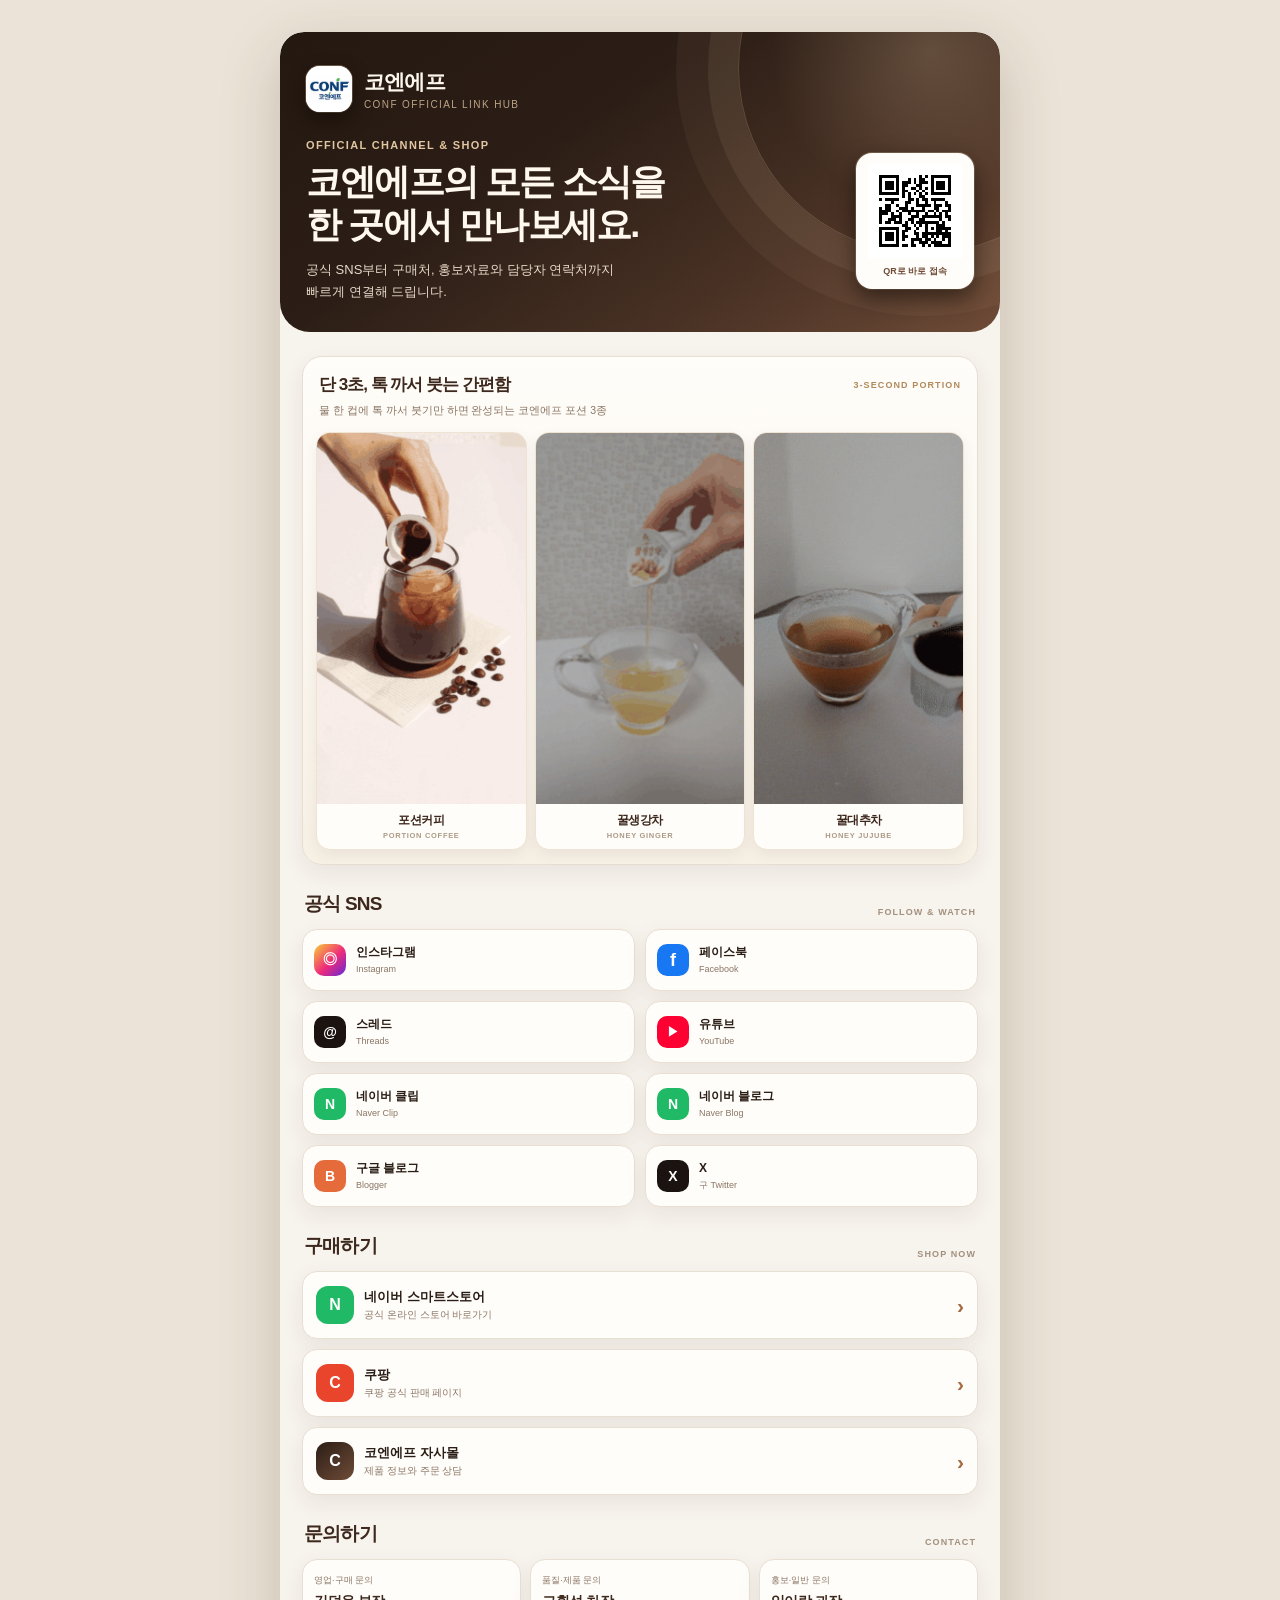
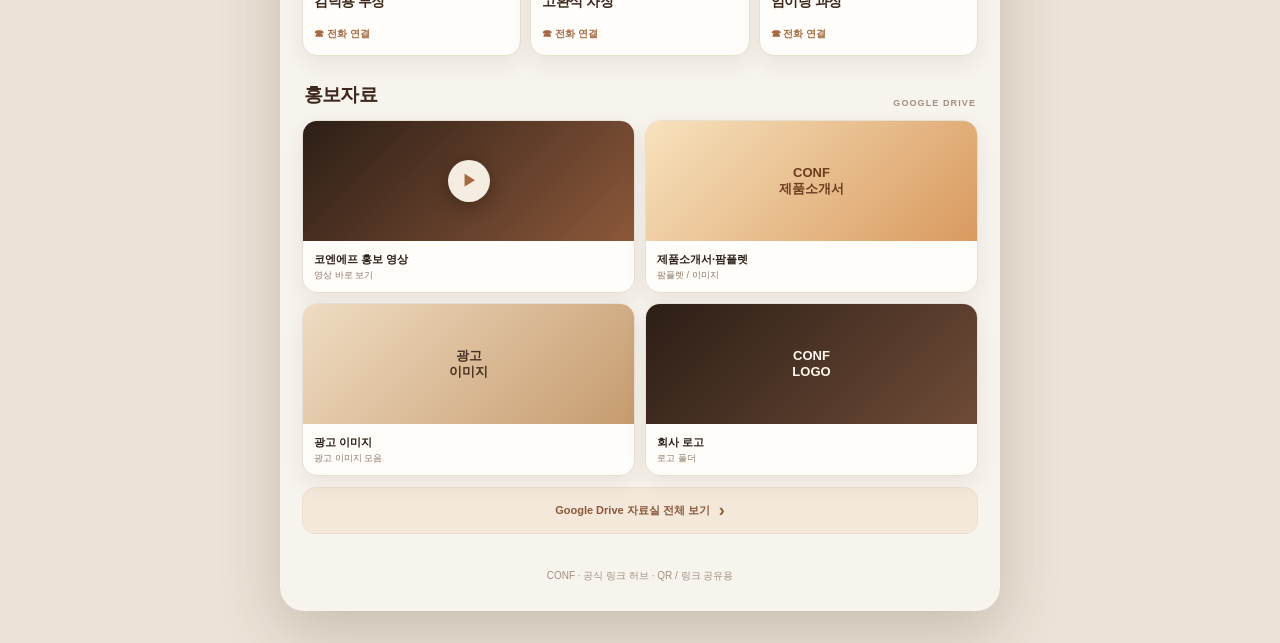
==== index.html @ a04b8919 "Add 3-second portion GIF showcase below hero - add potion-coffee / potion-ginger / potion-jujube web" ====
<!doctype html>
<html lang="ko">
<head>
  <meta charset="UTF-8">
  <meta name="viewport" content="width=device-width, initial-scale=1.0">
  <title>코엔에프 | 공식 링크 허브</title>
  <meta name="description" content="코엔에프(CONF) 공식 SNS, 구매처, 담당자 연락처, 홍보자료를 한 곳에서 확인하세요.">
  <meta property="og:type" content="website">
  <meta property="og:site_name" content="코엔에프 | CONF">
  <meta property="og:title" content="코엔에프 | 공식 링크 허브">
  <meta property="og:description" content="코엔에프(CONF) 공식 SNS, 구매처, 담당자 연락처, 홍보자료를 한 곳에서 확인하세요.">
  <meta property="og:url" content="https://conf3.qaplus.kr/">
  <meta property="og:image" content="https://conf3.qaplus.kr/assets/og-image.png">
  <meta property="og:image:width" content="1200">
  <meta property="og:image:height" content="630">
  <meta name="twitter:card" content="summary_large_image">
  <meta name="twitter:title" content="코엔에프 | 공식 링크 허브">
  <meta name="twitter:description" content="코엔에프(CONF) 공식 SNS, 구매처, 담당자 연락처, 홍보자료를 한 곳에서 확인하세요.">
  <meta name="twitter:image" content="https://conf3.qaplus.kr/assets/og-image.png">
  <meta name="theme-color" content="#2c1e16">
  <link rel="manifest" href="manifest.webmanifest">
  <link rel="apple-touch-icon" href="icon-180.png">
  <meta name="apple-mobile-web-app-capable" content="yes">
  <meta name="apple-mobile-web-app-title" content="코엔에프">
  <meta name="apple-mobile-web-app-status-bar-style" content="default">
  <link rel="stylesheet" href="style.css">
</head>
<body>
  <main class="page-shell">
    <header class="hero">
      <div class="brand">
        <span class="brand-mark"><img src="icon-180.png" alt="CONF 공식 로고"></span>
        <div><strong>코엔에프</strong><small>CONF OFFICIAL LINK HUB</small></div>
      </div>
      <div class="hero-grid">
        <div>
          <p class="eyebrow">OFFICIAL CHANNEL &amp; SHOP</p>
          <h1>코엔에프의 모든 소식을<br>한 곳에서 만나보세요.</h1>
          <p class="hero-copy">공식 SNS부터 구매처, 홍보자료와 담당자 연락처까지 <br>빠르게 연결해 드립니다.</p>
        </div>
        <div class="qr-card">
          <button type="button" class="qr-box" id="qr-open" aria-label="QR 코드 크게 보기" style="display:block;border:0;padding:0;background:#fffdf9;cursor:pointer"><img src="assets/qr.svg" alt="링크 허브 QR 코드" width="94" height="94" onerror="this.parentNode.classList.add('empty')"></button>
          <small>QR로 바로 접속</small>
        </div>
      </div>
    </header>

    <div class="content">
      <section class="portion" aria-labelledby="portion-title">
        <div class="section-title"><h2 id="portion-title">단 3초, 톡 까서 붓는 간편함</h2><small>3-SECOND PORTION</small></div>
        <p class="portion-copy">물 한 컵에 톡 까서 붓기만 하면 완성되는 코엔에프 포션 3종</p>
        <div class="portion-grid">
          <a class="portion-card" href="#shop">
            <div class="portion-media"><img src="assets/potion-coffee.gif" alt="포션커피를 유리잔에 붓는 모습" width="224" height="398" loading="lazy" decoding="async"></div>
            <div class="portion-caption"><b>포션커피</b><em>PORTION COFFEE</em></div>
          </a>
          <a class="portion-card" href="#shop">
            <div class="portion-media"><img src="assets/potion-ginger.gif" alt="꿀생강차를 컵에 붓는 모습" width="224" height="398" loading="lazy" decoding="async"></div>
            <div class="portion-caption"><b>꿀생강차</b><em>HONEY GINGER</em></div>
          </a>
          <a class="portion-card" href="#shop">
            <div class="portion-media"><img src="assets/potion-jujube.gif" alt="꿀대추차를 다기잔에 붓는 모습" width="224" height="398" loading="lazy" decoding="async"></div>
            <div class="portion-caption"><b>꿀대추차</b><em>HONEY JUJUBE</em></div>
          </a>
        </div>
      </section>
      <section>
        <div class="section-title"><h2>공식 SNS</h2><small>FOLLOW &amp; WATCH</small></div>
        <div class="social-grid" data-group="sns"></div>
      </section>
      <section id="shop">
        <div class="section-title"><h2>구매하기</h2><small>SHOP NOW</small></div>
        <div class="purchase-list" data-group="shop"></div>
      </section>
      <section>
        <div class="section-title"><h2>문의하기</h2><small>CONTACT</small></div>
        <div class="contact-grid" data-group="contact"></div>
      </section>
      <section>
        <div class="section-title"><h2>홍보자료</h2><small>GOOGLE DRIVE</small></div>
        <div class="resources" data-group="resource"></div>
        <div data-group="drive"></div>
      </section>
    </div>

    <footer>CONF · 공식 링크 허브 · QR / 링크 공유용</footer>
  </main>
  <dialog id="qr-dialog" aria-labelledby="qr-title" style="width:min(420px, calc(100% - 32px)); max-width:none; border:0; border-radius:20px; padding:24px; text-align:center; box-shadow:0 18px 60px #0005;">
    <h2 id="qr-title" style="margin:0 0 10px; color:#3d281d; font-size:20px;">코엔에프 링크 허브</h2>
    <p style="margin:0 0 12px; color:#8a7564; font-size:14px;">휴대전화 카메라로 QR 코드를 스캔하세요.</p>
    <img src="assets/qr.svg" alt="코엔에프 링크 허브 접속 QR 코드" width="1024" height="1024" style="display:block; width:min(100%, 320px); height:auto; margin:0 auto;">
    <form method="dialog"><button type="submit" style="margin-top:14px; padding:10px 30px; border:0; border-radius:9px; background:#3d281d; color:#fff8ee; font-weight:700; cursor:pointer;">닫기</button></form>
  </dialog>
  <style>#qr-dialog { background:#fffdf9; } #qr-dialog::backdrop { background: rgba(30, 19, 13, .74); }</style>
  <script>
    (() => {
      const dialog = document.getElementById('qr-dialog');
      document.getElementById('qr-open').addEventListener('click', () => dialog.showModal());
      dialog.addEventListener('click', (event) => { if (event.target === dialog) dialog.close(); });
    })();
  </script>
  <noscript><p style="text-align:center;padding:20px">링크를 보려면 JavaScript를 켜주세요.</p></noscript>
  <script src="script.js"></script>
  <script>if ("serviceWorker" in navigator) { window.addEventListener("load", function () { navigator.serviceWorker.register("./service-worker.js").catch(function (err) { console.warn("Service worker registration failed:", err); }); }); }</script>
</body>
</html>
---- style.css ----
/* 코엔에프 공식 링크 허브 — 따뜻한 에스프레소·베이지 톤 (포션커피·전통차 감성) */
:root{
  --espresso:#2c1e16;   /* 딥 에스프레소 브라운 */
  --roast:#3d281d;      /* 버튼·강조 텍스트 */
  --bark:#4a3225;       /* 히어로 중간 톤 */
  --cocoa:#6e4b37;      /* 히어로 밝은 쪽 */
  --caramel:#a66a42;    /* 따뜻한 카라멜 포인트 */
  --latte:#d9b382;      /* 라떼 골드 */
  --gold:#e2c6a1;       /* 은은한 골드 라인 */
  --bg:#f7f3ed;         /* 크림 아이보리 페이지 */
  --bg-warm:#ebe3d7;    /* 오트밀 베이지 바깥 배경 */
  --card:#fffdf9;       /* 크림 화이트 카드 */
  --line:#e8dfd3;       /* 웜베이지 테두리 */
  --ink:#2a1d15;        /* 본문 잉크 브라운 */
  --muted:#8a7564;      /* 보조 텍스트 */
  --shadow:0 8px 22px rgba(74,50,37,.08)
}
*{box-sizing:border-box}
html{scroll-behavior:smooth}
body{margin:0;background:var(--bg-warm);color:var(--ink);font-family:"Noto Sans KR","Apple SD Gothic Neo","Malgun Gothic",Arial,sans-serif;-webkit-font-smoothing:antialiased}
a{color:inherit;text-decoration:none}
a:focus-visible{outline:3px solid #c99155;outline-offset:3px}
.page-shell{width:min(100%,720px);min-height:100vh;margin:0 auto;background:var(--bg);overflow:hidden}

/* Hero */
.hero{position:relative;padding:34px 26px 30px;color:#fff;background:linear-gradient(145deg,#241811 0%,#2c1e16 38%,#4a3225 72%,#6e4b37 100%);border-radius:0 0 30px 30px;overflow:hidden}
.hero:before{content:"";position:absolute;width:320px;height:320px;right:-90px;top:-140px;background:radial-gradient(circle at 50% 50%,#e2c6a138 0%,#e2c6a100 70%);border-radius:50%}
.hero:after{content:"";position:absolute;width:370px;height:370px;right:-110px;top:-150px;border:1px solid #e2c6a13d;border-radius:50%;box-shadow:0 0 0 30px #e2c6a114,0 0 0 62px #e2c6a10d}
.brand{position:relative;z-index:1;display:flex;align-items:center;gap:12px}
.brand-mark{display:grid;width:46px;height:46px;place-items:center;border-radius:14px;color:var(--roast);background:var(--card);font-size:21px;font-weight:900;box-shadow:0 8px 18px #120b06a6,0 0 0 1px #e2c6a166;overflow:hidden;padding:4px}
.brand-mark img{display:block;width:100%;height:100%;object-fit:contain}
/* icon-180.png는 180px 캔버스에 로고 여백이 크게 들어간 아이콘 원본이라, 헤더에서는 로고가 잘 보이도록 살짝 확대 */
.brand-mark img{transform:scale(1.75);transform-origin:center}
.brand strong{font-size:21px;font-weight:900;letter-spacing:-.8px;color:#fdf7ee}
.brand small{display:block;margin-top:3px;color:#e2c6a1cc;font-size:10px;letter-spacing:1.4px}
.hero-grid{position:relative;z-index:1;display:grid;grid-template-columns:minmax(0,1fr) 118px;gap:20px;align-items:center;margin-top:27px}
.eyebrow{margin:0 0 9px;color:var(--gold);font-size:11px;font-weight:800;letter-spacing:1.35px}
.hero h1{margin:0;font-size:clamp(26px,6vw,36px);line-height:1.2;letter-spacing:-1.8px;color:#fff8ee}
.hero-copy{max-width:380px;margin:13px 0 0;color:#e8dac9;font-size:13px;line-height:1.65}
.qr-card{padding:11px;border-radius:16px;background:var(--card);box-shadow:0 9px 22px #120b0699,0 0 0 1px #e2c6a14d;text-align:center}
.qr-card>small{display:block;margin-top:7px;color:var(--cocoa);font-size:9px;font-weight:900}
.qr-box{width:94px;height:94px;margin:0 auto}
.qr-box img{display:block;width:100%;height:100%}
.qr-box.empty{display:grid;place-items:center;border:2px dashed var(--latte);border-radius:8px}
.qr-box.empty img{display:none}
.qr-box.empty:after{content:"QR";color:#b5a390;font-size:18px;font-weight:900}

/* Content */
.content{padding:24px 22px 30px}
.content section{margin-top:26px}
.content section:first-child{margin-top:0}
.section-title{display:flex;align-items:end;justify-content:space-between;margin:0 2px 12px}
.section-title h2{margin:0;font-size:19px;letter-spacing:-.8px;color:var(--roast)}
.section-title small{color:#a2917f;font-size:9px;font-weight:800;letter-spacing:1.1px}
.load-error{margin:0 0 20px;padding:12px;border-radius:12px;background:#fbeee1;color:#a14a24;font-size:12px;text-align:center}

/* 포션 쇼케이스 — 히어로 바로 아래, 3열 카드 */
.portion{padding:17px 13px 14px;border:1px solid var(--line);border-radius:20px;background:linear-gradient(180deg,#fffdf9 0%,#f7f0e5 100%);box-shadow:var(--shadow)}
.portion .section-title{align-items:center;margin:0 3px 7px}
.portion .section-title h2{font-size:17px;letter-spacing:-1px;line-height:1.3}
.portion .section-title small{flex:none;margin-left:8px;color:#b08a5c}
.portion-copy{margin:0 3px 13px;color:var(--muted);font-size:10.5px;line-height:1.5}
.portion-grid{display:grid;grid-template-columns:repeat(3,minmax(0,1fr));gap:8px}
.portion-card{display:block;overflow:hidden;border:1px solid #efe4d4;border-radius:14px;background:var(--card);box-shadow:0 5px 14px rgba(74,50,37,.07);transition:.18s}
.portion-card:hover,.portion-card:focus-visible{border-color:var(--latte);box-shadow:0 12px 26px rgba(74,50,37,.2);transform:translateY(-3px)}
.portion-media{position:relative;aspect-ratio:9/16;overflow:hidden;background:#eee5d8}
.portion-media img{display:block;width:100%;height:100%;object-fit:cover}
.portion-caption{padding:8px 6px 9px;text-align:center}
.portion-caption b{display:block;overflow:hidden;color:var(--roast);font-size:12px;letter-spacing:-.5px;text-overflow:ellipsis;white-space:nowrap}
.portion-caption em{display:block;margin-top:2px;overflow:hidden;color:#ad9a86;font-size:7.5px;font-style:normal;font-weight:800;letter-spacing:.7px;text-overflow:ellipsis;white-space:nowrap}

/* Card (SNS / 구매) */
.social-grid{display:grid;grid-template-columns:repeat(2,minmax(0,1fr));gap:10px}
.purchase-list{display:grid;gap:10px}
.card{display:flex;align-items:center;min-width:0;min-height:62px;gap:10px;padding:11px;border:1px solid var(--line);border-radius:15px;background:var(--card);box-shadow:var(--shadow);transition:.18s}
a.card:hover,a.resource:hover,a.drive-button:hover{border-color:var(--latte);box-shadow:0 12px 28px rgba(74,50,37,.16);transform:translateY(-2px)}
.txt{display:block;min-width:0;flex:1}
.card b{display:block;overflow:hidden;font-size:12px;line-height:1.3;text-overflow:ellipsis;white-space:nowrap;color:var(--ink)}
.card em,.resource small{display:block;margin-top:3px;color:var(--muted);font-size:9px;font-style:normal;line-height:1.2}
.card>strong{color:#c0ab97;font-size:21px;line-height:1}
.purchase>strong{font-size:21px;color:var(--caramel)}
.disabled{opacity:.55;cursor:default}
.purchase.disabled>strong{font-size:10px;font-weight:700;color:var(--muted)}
.icon,.purchase-icon{display:grid;flex:none;place-items:center;color:#fff;font-weight:900;background:var(--roast)}
.icon{width:32px;height:32px;border-radius:10px;font-size:14px}
.purchase{min-height:68px;padding:13px}
.purchase-icon{width:38px;height:38px;border-radius:12px;font-size:16px;background:linear-gradient(140deg,var(--bark),var(--caramel))}
.purchase .txt b{font-size:13px}
.purchase .txt em{font-size:10px}

/* 아이콘 색상 (links.csv의 icon 값) — 각 브랜드 고유색은 살리고, 어두운 브랜드는 웜 블랙으로 정리 */
.ic-instagram{background:linear-gradient(135deg,#f9ce34,#ee2a7b 55%,#6228d7)}
.ic-facebook{background:#1877f2;font-size:18px}
.ic-threads,.ic-x,.ic-tiktok{background:#1a1310}
.ic-youtube{background:#f03;font-size:12px}
.ic-naver-clip,.ic-naver-blog,.ic-smartstore{background:#20b965}
.ic-blogger{background:#e56b3b}
.ic-coupang{background:#e8452c}
.ic-mall{background:linear-gradient(140deg,var(--espresso),var(--cocoa))}

/* 문의 */
.contact-grid{display:grid;grid-template-columns:repeat(3,minmax(0,1fr));gap:9px}
.contact-card{min-width:0;padding:14px 11px;border:1px solid var(--line);border-radius:15px;background:var(--card);box-shadow:var(--shadow)}
.contact-card small{display:block;overflow:hidden;color:var(--muted);font-size:9px;text-overflow:ellipsis;white-space:nowrap}
.contact-card b{display:block;margin:6px 0 12px;font-size:14px;letter-spacing:-.5px;white-space:nowrap;color:var(--roast)}
.contact-btn{color:var(--caramel);font-size:10px;font-weight:800}
.contact-btn.disabled{color:var(--muted);opacity:1}

/* 홍보자료 */
.resources{display:grid;grid-template-columns:repeat(2,minmax(0,1fr));gap:10px}
.resource{display:block;overflow:hidden;border:1px solid var(--line);border-radius:15px;background:var(--card);box-shadow:var(--shadow);transition:.18s}
.video-thumb{display:grid;height:120px;place-items:center;background:linear-gradient(135deg,#2c1e16,#8c583a)}
.video-thumb span{display:grid;width:42px;height:42px;place-items:center;padding-left:2px;border-radius:50%;color:var(--caramel);background:#fff8eeef;box-shadow:0 4px 18px #120b0659}
.flyer-thumb{display:grid;height:120px;place-items:center;color:#6d3d1d;background:linear-gradient(135deg,#f7e2bd,#d99a5f);font-size:13px;font-weight:900;line-height:1.25;text-align:center}
.thumb-ad-image{color:#4a3225;background:linear-gradient(135deg,#efdcc2,#c69b6e)}
.thumb-logo{color:#fff8ee;background:linear-gradient(135deg,#2c1e16,#6e4b37)}
.res-meta{padding:11px}
.resource b{display:block;overflow:hidden;font-size:11px;text-overflow:ellipsis;white-space:nowrap;color:var(--ink)}
.drive-button{display:flex;align-items:center;justify-content:center;gap:9px;margin-top:11px;padding:12px;border:1px solid #ecdfcd;border-radius:13px;color:#8c583a;background:#f3e8d9;font-size:11px;font-weight:900;transition:.18s}
.drive-button b{font-size:18px}

footer{padding:4px 22px 27px;color:#a2917f;font-size:10px;line-height:1.6;text-align:center}

@media(min-width:721px){
  body{padding:32px 0}
  .page-shell{border-radius:24px;box-shadow:0 20px 60px rgba(74,50,37,.22)}
  .hero{border-radius:24px 24px 30px 30px}
}
@media(max-width:430px){
  .hero{padding:28px 20px 25px}
  .hero-grid{grid-template-columns:minmax(0,1fr) 96px;gap:12px}
  .hero h1{font-size:25px}
  .hero-copy{font-size:12px}
  .hero-copy br{display:none}
  .qr-card{padding:8px}
  .qr-box{width:78px;height:78px}
  .content{padding-right:16px;padding-left:16px}
  .portion{padding:15px 11px 12px;border-radius:18px}
  .portion .section-title{display:block;margin-bottom:9px}
  .portion .section-title h2{font-size:16px}
  .portion .section-title small{display:block;margin:4px 0 0}
  .portion-copy{font-size:10px}
  .portion-grid{gap:6px}
  .portion-caption{padding:7px 4px 8px}
  .portion-caption b{font-size:11px}
  .portion-caption em{font-size:7px}
  .contact-grid{grid-template-columns:1fr}
  .contact-card{display:flex;align-items:center;gap:9px;padding:12px}
  .contact-card small{width:84px;flex:none}
  .contact-card b{flex:1;margin:0}
  .resources{grid-template-columns:repeat(2,minmax(0,1fr))}
  .video-thumb,.flyer-thumb{height:84px}
}
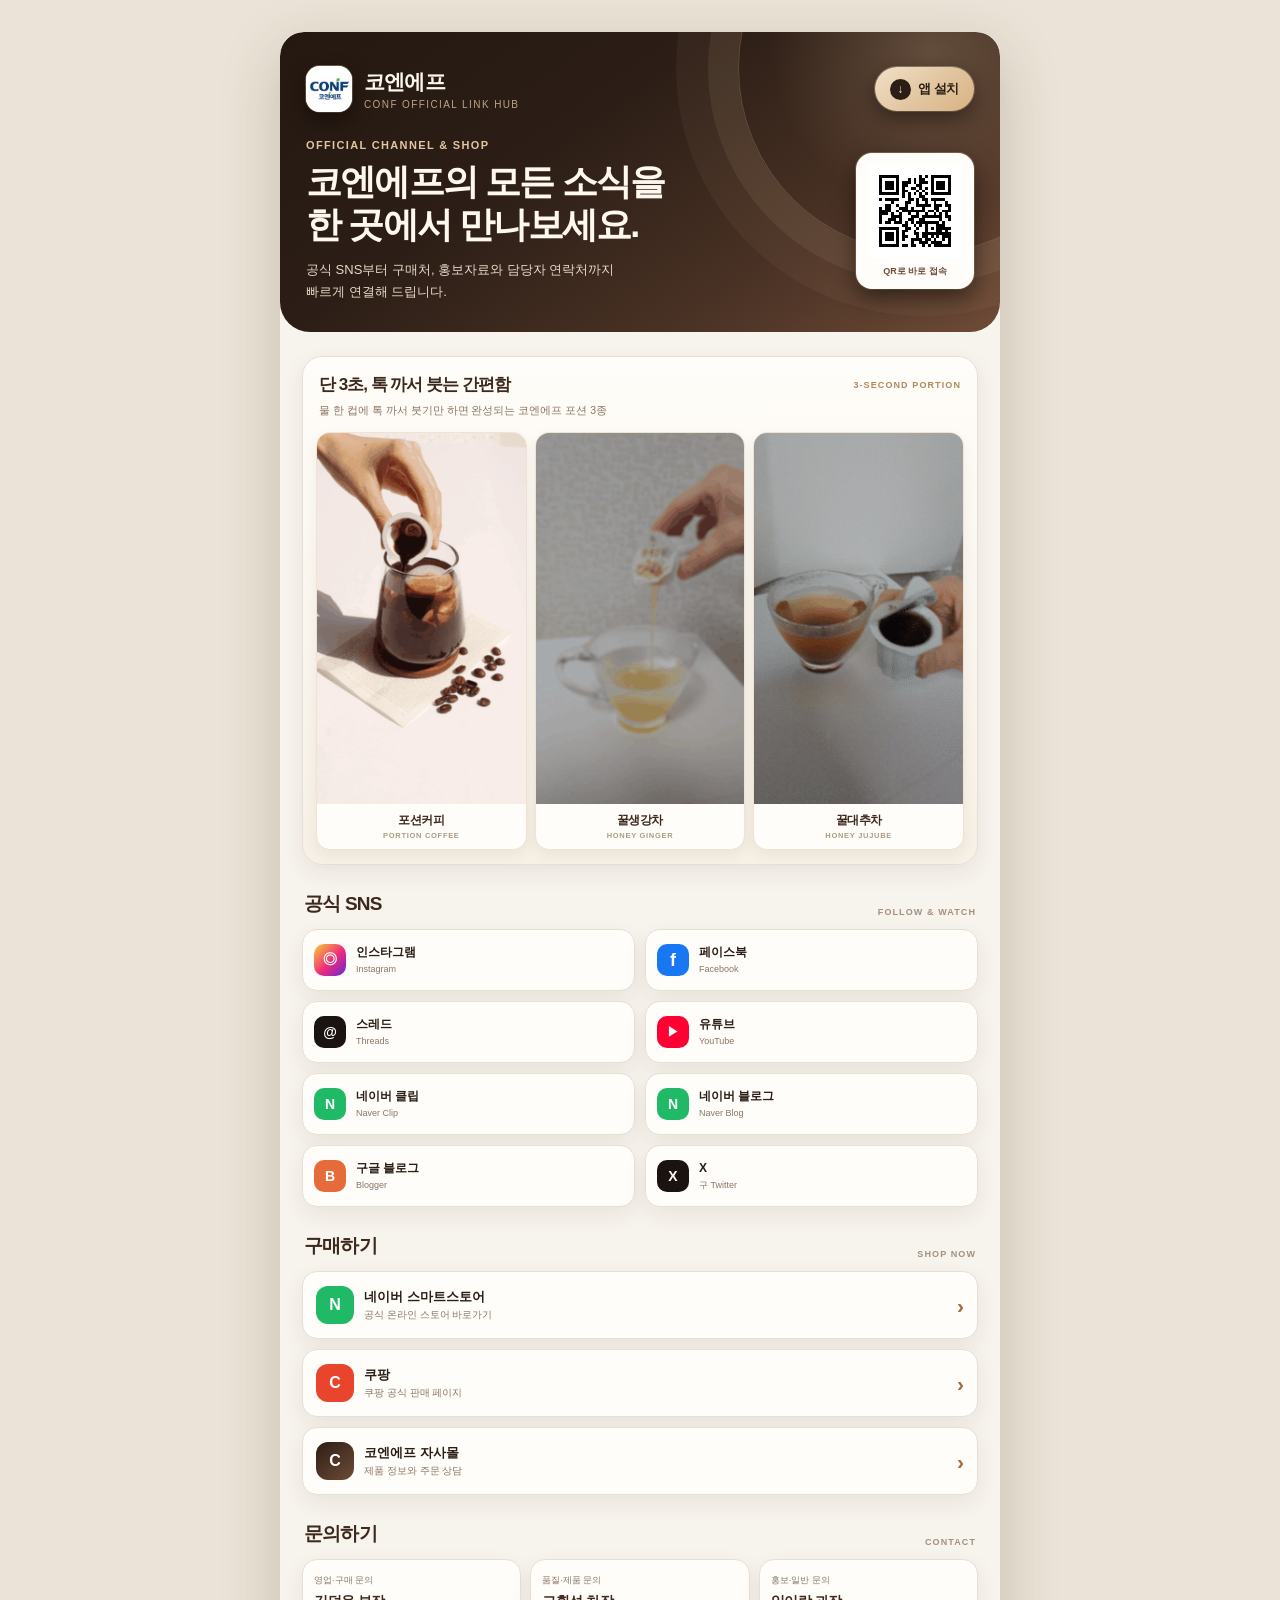
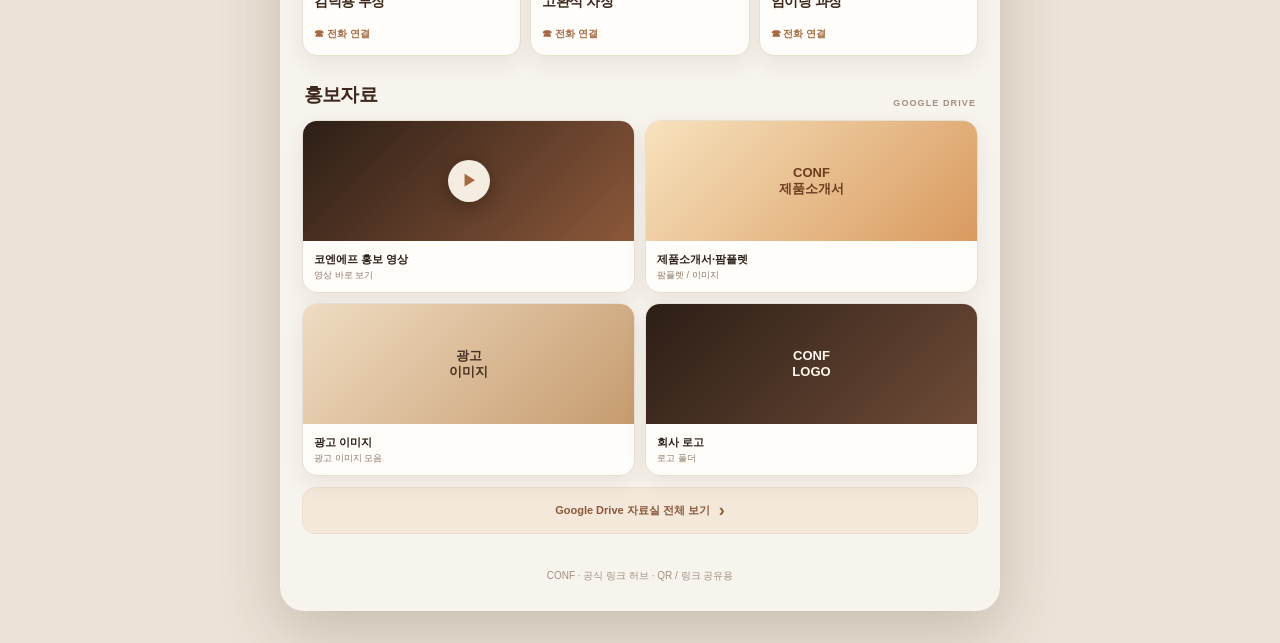
==== commit 2cade7c4: "Add top-of-hero PWA install button with per-platform install guidance - Native install prompt on And" ====
--- a/index.html
+++ b/index.html
@@ -24,13 +24,28 @@
   <meta name="apple-mobile-web-app-title" content="코엔에프">
   <meta name="apple-mobile-web-app-status-bar-style" content="default">
   <link rel="stylesheet" href="style.css">
+  <script>
+    /* 설치 프롬프트(beforeinstallprompt)는 페이지 로드 직후 올 수 있어, install.js보다 먼저 이벤트를 확보해 둔다. */
+    window.addEventListener("beforeinstallprompt", function (e) {
+      e.preventDefault();
+      window.__confInstallPrompt = e;
+      window.dispatchEvent(new Event("conf-install-prompt"));
+    });
+    window.addEventListener("appinstalled", function () {
+      window.__confInstalled = true;
+      window.dispatchEvent(new Event("conf-installed"));
+    });
+  </script>
 </head>
 <body>
   <main class="page-shell">
     <header class="hero">
-      <div class="brand">
-        <span class="brand-mark"><img src="icon-180.png" alt="CONF 공식 로고"></span>
-        <div><strong>코엔에프</strong><small>CONF OFFICIAL LINK HUB</small></div>
+      <div class="hero-top">
+        <div class="brand">
+          <span class="brand-mark"><img src="icon-180.png" alt="CONF 공식 로고"></span>
+          <div><strong>코엔에프</strong><small>CONF OFFICIAL LINK HUB</small></div>
+        </div>
+        <button type="button" class="install-btn" id="install-btn" aria-haspopup="dialog" aria-label="코엔에프 앱 설치"><span class="install-btn-icon" aria-hidden="true">↓</span><span>앱 설치</span></button>
       </div>
       <div class="hero-grid">
         <div>
@@ -92,6 +107,22 @@
     <form method="dialog"><button type="submit" style="margin-top:14px; padding:10px 30px; border:0; border-radius:9px; background:#3d281d; color:#fff8ee; font-weight:700; cursor:pointer;">닫기</button></form>
   </dialog>
   <style>#qr-dialog { background:#fffdf9; } #qr-dialog::backdrop { background: rgba(30, 19, 13, .74); }</style>
+  <dialog id="install-dialog" aria-labelledby="install-title" aria-describedby="install-lead">
+    <div class="install-head">
+      <span class="install-badge" aria-hidden="true">↓</span>
+      <div class="install-head-text">
+        <h2 id="install-title">앱 설치 안내</h2>
+        <p class="install-lead" id="install-lead"></p>
+      </div>
+    </div>
+    <ol class="install-steps" id="install-steps"></ol>
+    <div class="install-link" id="install-link-box" hidden>
+      <code id="install-url">https://conf3.qaplus.kr</code>
+      <button type="button" id="install-copy">주소 복사</button>
+    </div>
+    <p class="install-note" id="install-note" hidden></p>
+    <button type="button" class="install-close" id="install-close">닫기</button>
+  </dialog>
   <script>
     (() => {
       const dialog = document.getElementById('qr-dialog');
@@ -101,6 +132,7 @@
   </script>
   <noscript><p style="text-align:center;padding:20px">링크를 보려면 JavaScript를 켜주세요.</p></noscript>
   <script src="script.js"></script>
+  <script src="install.js"></script>
   <script>if ("serviceWorker" in navigator) { window.addEventListener("load", function () { navigator.serviceWorker.register("./service-worker.js").catch(function (err) { console.warn("Service worker registration failed:", err); }); }); }</script>
 </body>
 </html>
--- a/style.css
+++ b/style.css
@@ -27,12 +27,13 @@
 .hero:before{content:"";position:absolute;width:320px;height:320px;right:-90px;top:-140px;background:radial-gradient(circle at 50% 50%,#e2c6a138 0%,#e2c6a100 70%);border-radius:50%}
 .hero:after{content:"";position:absolute;width:370px;height:370px;right:-110px;top:-150px;border:1px solid #e2c6a13d;border-radius:50%;box-shadow:0 0 0 30px #e2c6a114,0 0 0 62px #e2c6a10d}
 .brand{position:relative;z-index:1;display:flex;align-items:center;gap:12px}
+.brand>div{min-width:0}
 .brand-mark{display:grid;width:46px;height:46px;place-items:center;border-radius:14px;color:var(--roast);background:var(--card);font-size:21px;font-weight:900;box-shadow:0 8px 18px #120b06a6,0 0 0 1px #e2c6a166;overflow:hidden;padding:4px}
 .brand-mark img{display:block;width:100%;height:100%;object-fit:contain}
 /* icon-180.png는 180px 캔버스에 로고 여백이 크게 들어간 아이콘 원본이라, 헤더에서는 로고가 잘 보이도록 살짝 확대 */
 .brand-mark img{transform:scale(1.75);transform-origin:center}
 .brand strong{font-size:21px;font-weight:900;letter-spacing:-.8px;color:#fdf7ee}
-.brand small{display:block;margin-top:3px;color:#e2c6a1cc;font-size:10px;letter-spacing:1.4px}
+.brand small{display:block;margin-top:3px;color:#e2c6a1cc;font-size:10px;letter-spacing:1.4px;overflow:hidden;text-overflow:ellipsis;white-space:nowrap}
 .hero-grid{position:relative;z-index:1;display:grid;grid-template-columns:minmax(0,1fr) 118px;gap:20px;align-items:center;margin-top:27px}
 .eyebrow{margin:0 0 9px;color:var(--gold);font-size:11px;font-weight:800;letter-spacing:1.35px}
 .hero h1{margin:0;font-size:clamp(26px,6vw,36px);line-height:1.2;letter-spacing:-1.8px;color:#fff8ee}
@@ -44,6 +45,44 @@
 .qr-box.empty{display:grid;place-items:center;border:2px dashed var(--latte);border-radius:8px}
 .qr-box.empty img{display:none}
 .qr-box.empty:after{content:"QR";color:#b5a390;font-size:18px;font-weight:900}
+
+/* 상단 액션 영역 — 브랜드 + 앱 설치 버튼 */
+.hero-top{position:relative;z-index:2;display:flex;align-items:center;gap:10px}
+.hero-top .brand{flex:1;min-width:0}
+.install-btn{display:inline-flex;flex:none;align-items:center;gap:7px;min-height:44px;padding:0 15px;border:0;border-radius:999px;color:var(--espresso);background:linear-gradient(140deg,#f2e0c7 0%,#e2c6a1 52%,#d9b382 100%);font:inherit;font-size:12.5px;font-weight:900;letter-spacing:-.3px;cursor:pointer;box-shadow:0 8px 20px #120b0680,0 0 0 1px #f4e3ca59;transition:transform .18s,box-shadow .18s}
+.install-btn:hover,.install-btn:focus-visible{transform:translateY(-1px);box-shadow:0 12px 26px #120b0699,0 0 0 1px #f4e3ca99}
+.install-btn:active{transform:translateY(0)}
+.install-btn:focus-visible{outline:3px solid #f4e3ca;outline-offset:3px}
+.install-btn[hidden]{display:none}
+.install-btn-icon{display:grid;width:21px;height:21px;place-items:center;border-radius:50%;color:#f2e0c7;background:var(--espresso);font-size:12px;font-weight:900;line-height:1}
+.install-btn.is-ready{animation:install-pulse 2.4s ease-in-out 2}
+@keyframes install-pulse{0%,100%{box-shadow:0 8px 20px #120b0680,0 0 0 1px #f4e3ca59}50%{box-shadow:0 8px 22px #120b0699,0 0 0 5px #e2c6a13d}}
+
+/* 설치 안내 시트 */
+#install-dialog{width:min(430px, calc(100% - 32px));max-width:none;margin:auto;border:0;border-radius:22px;padding:20px 19px 17px;color:var(--ink);background:var(--bg);box-shadow:0 22px 64px #000000a6}
+#install-dialog::backdrop{background:rgba(30,19,13,.76)}
+#install-dialog.fallback{position:fixed;top:50%;left:50%;z-index:9999;transform:translate(-50%,-50%);margin:0;max-height:88vh;overflow:auto}
+body.install-fallback::before{content:"";position:fixed;inset:0;z-index:9998;background:rgba(30,19,13,.76)}
+.install-head{display:flex;align-items:flex-start;gap:11px}
+.install-badge{display:grid;flex:none;width:38px;height:38px;place-items:center;border-radius:12px;color:#f6ecdd;background:linear-gradient(140deg,var(--bark),var(--caramel));font-size:18px;font-weight:900;line-height:1;box-shadow:0 6px 14px rgba(74,50,37,.28)}
+.install-head-text{min-width:0}
+#install-title{margin:0;color:var(--roast);font-size:18px;letter-spacing:-.7px;line-height:1.3}
+.install-lead{margin:5px 0 0;color:var(--muted);font-size:12px;line-height:1.6}
+.install-steps{display:grid;gap:8px;margin:15px 0 0;padding:0;list-style:none}
+.install-steps li{display:flex;align-items:flex-start;gap:9px;padding:10px 11px;border:1px solid var(--line);border-radius:12px;background:var(--card);color:#3a2a20;font-size:12px;line-height:1.55}
+.install-num{display:grid;flex:none;width:19px;height:19px;margin-top:1px;place-items:center;border-radius:50%;color:#f6ecdd;background:var(--roast);font-size:10.5px;font-weight:900;line-height:1}
+.install-text{min-width:0}
+.install-text b{color:var(--roast);font-weight:900}
+.install-link{display:flex;align-items:center;gap:8px;margin-top:13px;padding:8px 8px 8px 12px;border:1px dashed #dccbb4;border-radius:11px;background:#fffaf2}
+.install-link[hidden]{display:none}
+#install-url{flex:1;min-width:0;overflow:hidden;color:#7a6350;font-family:ui-monospace,SFMono-Regular,Menlo,monospace;font-size:11px;text-overflow:ellipsis;white-space:nowrap}
+#install-copy{flex:none;min-height:34px;padding:0 12px;border:0;border-radius:9px;color:#fff8ee;background:var(--roast);font:inherit;font-size:11.5px;font-weight:900;white-space:nowrap;cursor:pointer}
+#install-copy.is-copied{background:#5a7d4f}
+.install-note{margin:11px 2px 0;color:#a2917f;font-size:11px;line-height:1.55}
+.install-note[hidden]{display:none}
+.install-note b{color:#8c583a}
+.install-close{display:block;width:100%;margin-top:14px;padding:12px;border:0;border-radius:12px;color:var(--roast);background:#efe2d0;font:inherit;font-size:13px;font-weight:900;cursor:pointer}
+.install-close:hover{background:#e8d8c2}
 
 /* Content */
 .content{padding:24px 22px 30px}
@@ -132,6 +171,8 @@
   .hero h1{font-size:25px}
   .hero-copy{font-size:12px}
   .hero-copy br{display:none}
+  .install-btn{min-height:42px;padding:0 13px;font-size:12px;gap:6px}
+  .install-btn-icon{width:19px;height:19px;font-size:11px}
   .qr-card{padding:8px}
   .qr-box{width:78px;height:78px}
   .content{padding-right:16px;padding-left:16px}
@@ -151,3 +192,7 @@
   .resources{grid-template-columns:repeat(2,minmax(0,1fr))}
   .video-thumb,.flyer-thumb{height:84px}
 }
+@media(max-width:365px){
+  .brand small{display:none}
+  .install-btn{padding:0 11px;font-size:11.5px}
+}
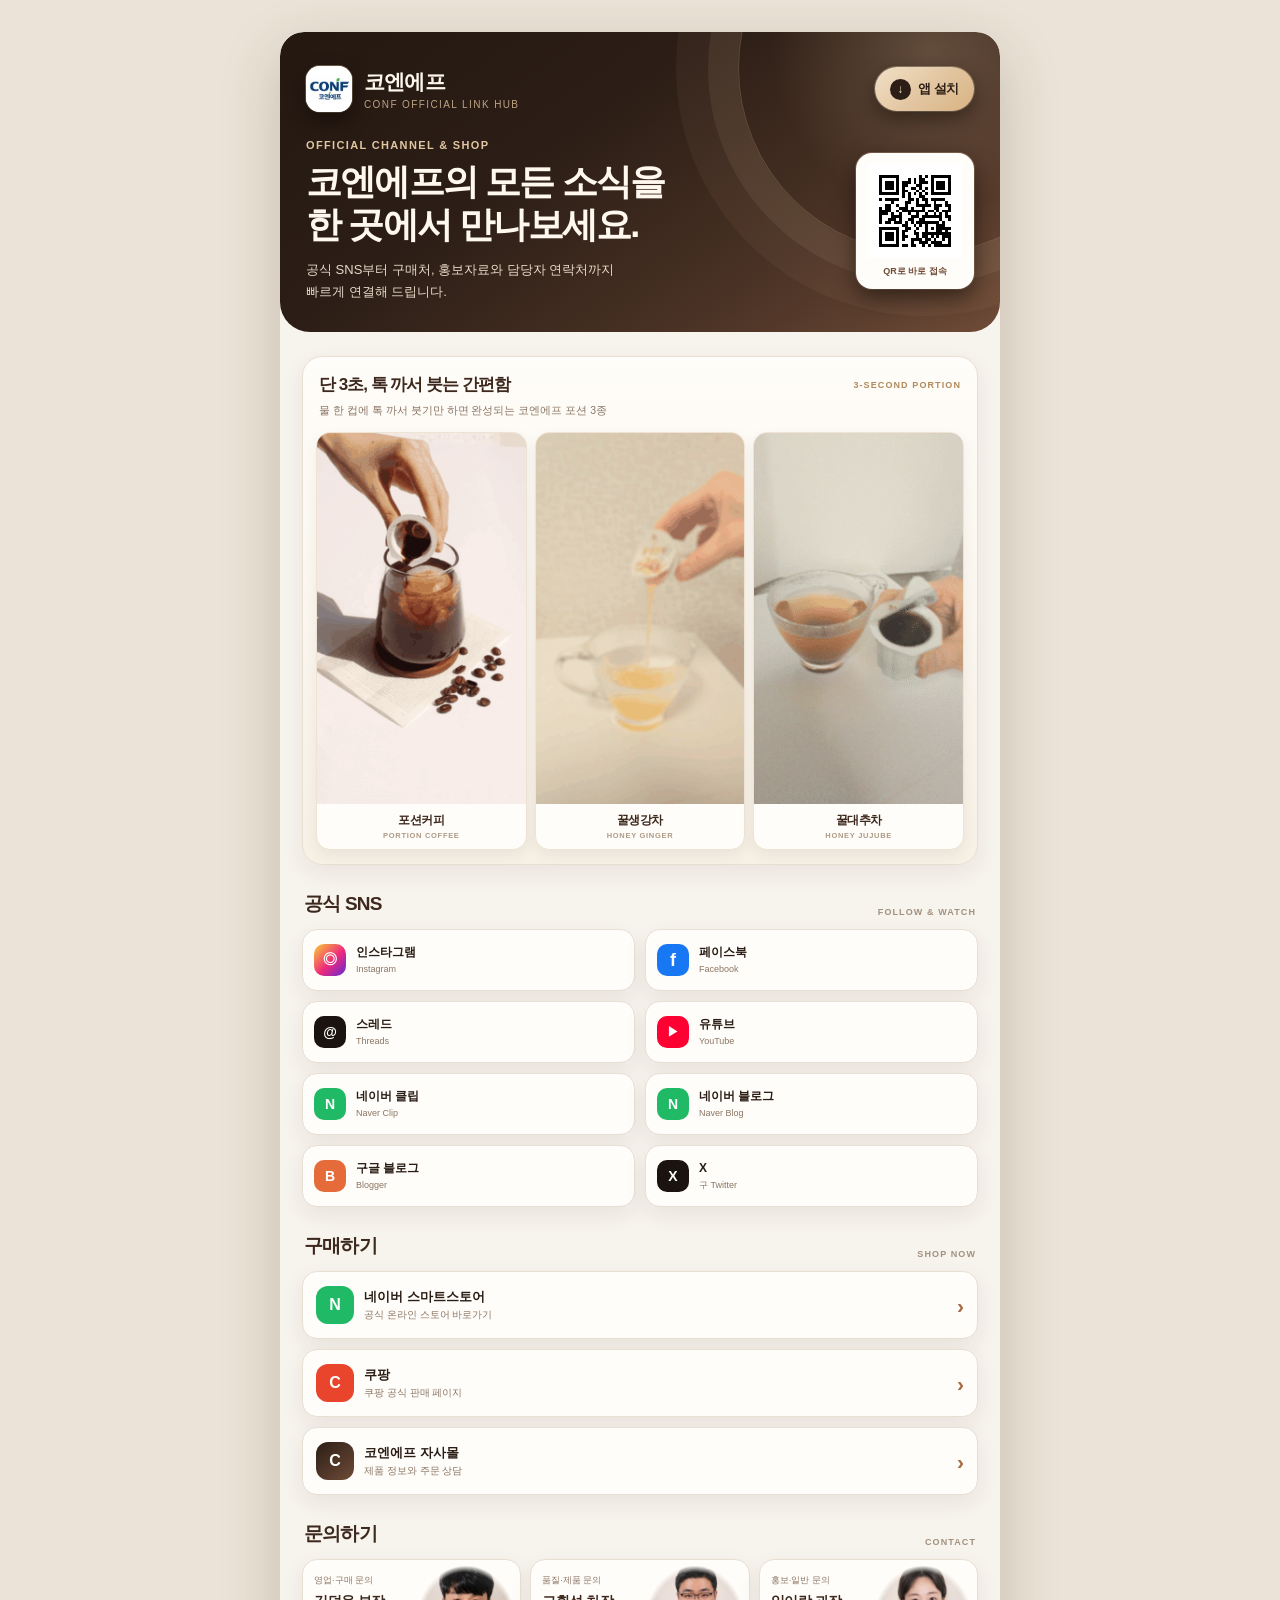
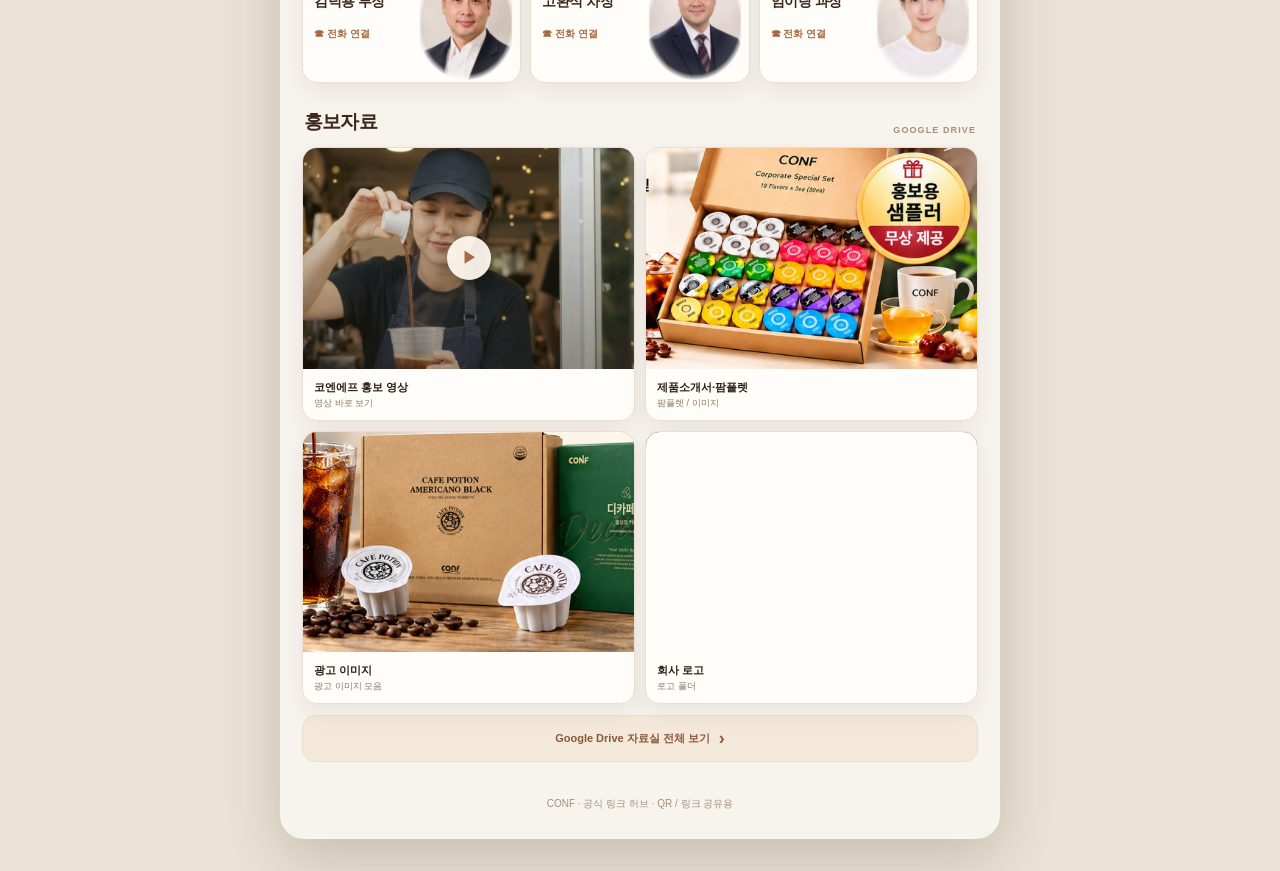
==== commit caa463e7: "OG 배너 에스프레소·베이지 톤 교체, robots.txt·sitemap.xml·canonical 추가, SW 캐시 v6" ====
--- a/index.html
+++ b/index.html
@@ -5,6 +5,7 @@
   <meta name="viewport" content="width=device-width, initial-scale=1.0">
   <title>코엔에프 | 공식 링크 허브</title>
   <meta name="description" content="코엔에프(CONF) 공식 SNS, 구매처, 담당자 연락처, 홍보자료를 한 곳에서 확인하세요.">
+  <meta name="robots" content="index,follow">
   <meta property="og:type" content="website">
   <meta property="og:site_name" content="코엔에프 | CONF">
   <meta property="og:title" content="코엔에프 | 공식 링크 허브">
@@ -18,6 +19,7 @@
   <meta name="twitter:description" content="코엔에프(CONF) 공식 SNS, 구매처, 담당자 연락처, 홍보자료를 한 곳에서 확인하세요.">
   <meta name="twitter:image" content="https://conf3.qaplus.kr/assets/og-image.png">
   <meta name="theme-color" content="#2c1e16">
+  <link rel="canonical" href="https://conf3.qaplus.kr/">
   <link rel="manifest" href="manifest.webmanifest">
   <link rel="apple-touch-icon" href="icon-180.png">
   <meta name="apple-mobile-web-app-capable" content="yes">
--- a/style.css
+++ b/style.css
@@ -140,6 +140,16 @@
 /* 문의 */
 .contact-grid{display:grid;grid-template-columns:repeat(3,minmax(0,1fr));gap:9px}
 .contact-card{min-width:0;padding:14px 11px;border:1px solid var(--line);border-radius:15px;background:var(--card);box-shadow:var(--shadow)}
+.contact-card{position:relative;overflow:hidden;cursor:pointer;transition:transform .25s ease,box-shadow .25s ease}
+.contact-card:hover,.contact-card:focus-visible{transform:translateY(-4px);box-shadow:0 12px 24px rgba(90,60,30,.16)}
+.contact-card:active{transform:translateY(-1px)}
+.contact-card.has-photo b,.contact-card.has-photo small{position:relative;z-index:1;max-width:58%}
+.contact-card.has-photo{display:block;min-height:124px;padding:14px 11px}
+.contact-card.has-photo small{width:auto;flex:none;margin:0}
+.contact-card.has-photo b{flex:none;margin:6px 0 12px}
+.contact-card.has-photo .contact-btn{position:relative;z-index:1}
+.contact-photo{position:absolute;right:4px;bottom:0;height:calc(100% - 4px);width:auto;max-width:46%;pointer-events:none;transition:transform .3s ease;display:block}
+.contact-card:hover .contact-photo{transform:scale(1.06) translateY(-2px)}
 .contact-card small{display:block;overflow:hidden;color:var(--muted);font-size:9px;text-overflow:ellipsis;white-space:nowrap}
 .contact-card b{display:block;margin:6px 0 12px;font-size:14px;letter-spacing:-.5px;white-space:nowrap;color:var(--roast)}
 .contact-btn{color:var(--caramel);font-size:10px;font-weight:800}
@@ -148,11 +158,16 @@
 /* 홍보자료 */
 .resources{display:grid;grid-template-columns:repeat(2,minmax(0,1fr));gap:10px}
 .resource{display:block;overflow:hidden;border:1px solid var(--line);border-radius:15px;background:var(--card);box-shadow:var(--shadow);transition:.18s}
-.video-thumb{display:grid;height:120px;place-items:center;background:linear-gradient(135deg,#2c1e16,#8c583a)}
-.video-thumb span{display:grid;width:42px;height:42px;place-items:center;padding-left:2px;border-radius:50%;color:var(--caramel);background:#fff8eeef;box-shadow:0 4px 18px #120b0659}
-.flyer-thumb{display:grid;height:120px;place-items:center;color:#6d3d1d;background:linear-gradient(135deg,#f7e2bd,#d99a5f);font-size:13px;font-weight:900;line-height:1.25;text-align:center}
-.thumb-ad-image{color:#4a3225;background:linear-gradient(135deg,#efdcc2,#c69b6e)}
-.thumb-logo{color:#fff8ee;background:linear-gradient(135deg,#2c1e16,#6e4b37)}
+/* 썸네일: 실제 대표 이미지를 깔고, 이미지가 없으면 아래 그라데이션+문구로 대체 */
+.res-thumb{position:relative;aspect-ratio:3/2;overflow:hidden;background:linear-gradient(135deg,#f7e2bd,#d99a5f)}
+.res-thumb .res-label{position:absolute;inset:0;display:grid;place-items:center;padding:0 6px;color:#6d3d1d;font-size:13px;font-weight:900;line-height:1.25;text-align:center}
+.res-thumb .res-img{position:absolute;inset:0;display:block;width:100%;height:100%;object-fit:cover}
+.res-thumb.img-missing .res-img{display:none}
+.res-thumb.thumb-logo{background:linear-gradient(135deg,#2c1e16,#6e4b37)}
+.res-thumb.thumb-logo .res-label{color:#fff8ee}
+.res-thumb.thumb-logo .res-img{object-fit:contain;background:#fffdf9}
+.res-thumb.is-video::after{content:"";position:absolute;inset:0;background:linear-gradient(180deg,rgba(30,19,13,0),rgba(30,19,13,.34))}
+.res-play{position:absolute;z-index:1;top:50%;left:50%;transform:translate(-50%,-50%);display:grid;width:44px;height:44px;place-items:center;padding-left:2px;border-radius:50%;color:var(--caramel);background:#fff8eeef;box-shadow:0 4px 18px #120b0659}
 .res-meta{padding:11px}
 .resource b{display:block;overflow:hidden;font-size:11px;text-overflow:ellipsis;white-space:nowrap;color:var(--ink)}
 .drive-button{display:flex;align-items:center;justify-content:center;gap:9px;margin-top:11px;padding:12px;border:1px solid #ecdfcd;border-radius:13px;color:#8c583a;background:#f3e8d9;font-size:11px;font-weight:900;transition:.18s}
@@ -190,7 +205,7 @@
   .contact-card small{width:84px;flex:none}
   .contact-card b{flex:1;margin:0}
   .resources{grid-template-columns:repeat(2,minmax(0,1fr))}
-  .video-thumb,.flyer-thumb{height:84px}
+  .res-play{width:34px;height:34px;font-size:12px}
 }
 @media(max-width:365px){
   .brand small{display:none}
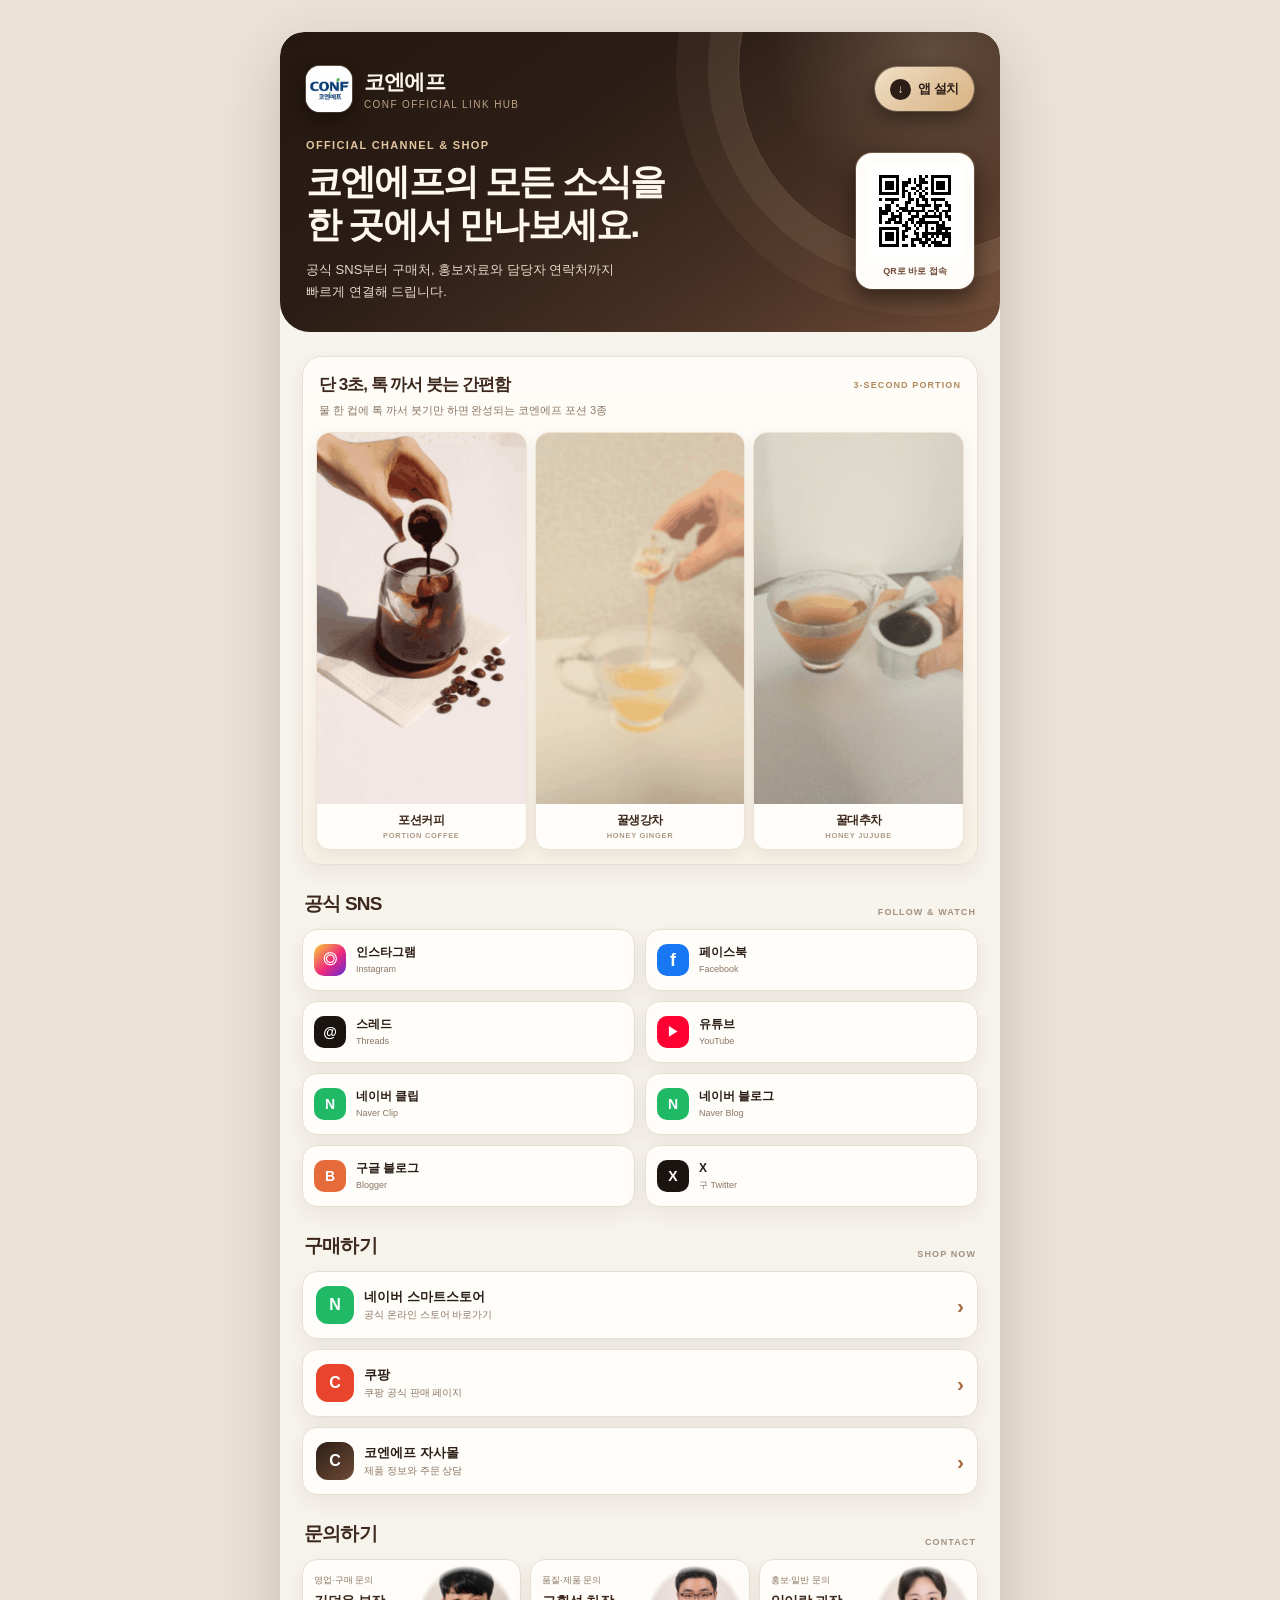
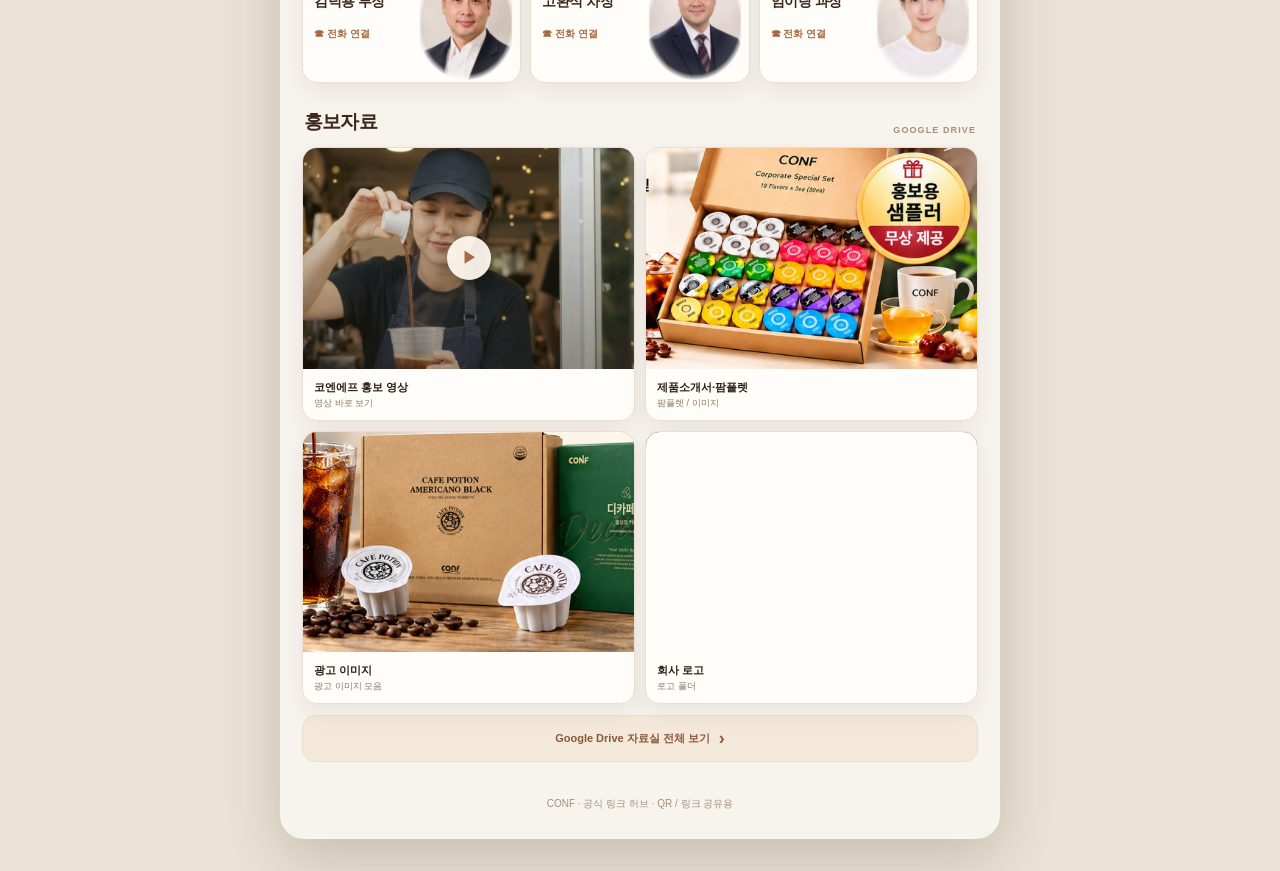
==== commit 51bc4372: "네이버 서치어드바이저 소유확인 메타 태그 추가, SW 캐시 v7" ====
--- a/index.html
+++ b/index.html
@@ -6,6 +6,7 @@
   <title>코엔에프 | 공식 링크 허브</title>
   <meta name="description" content="코엔에프(CONF) 공식 SNS, 구매처, 담당자 연락처, 홍보자료를 한 곳에서 확인하세요.">
   <meta name="robots" content="index,follow">
+  <meta name="naver-site-verification" content="d7ae1514c76fe4922edb2a69bedef8f5f99b4774" />
   <meta property="og:type" content="website">
   <meta property="og:site_name" content="코엔에프 | CONF">
   <meta property="og:title" content="코엔에프 | 공식 링크 허브">
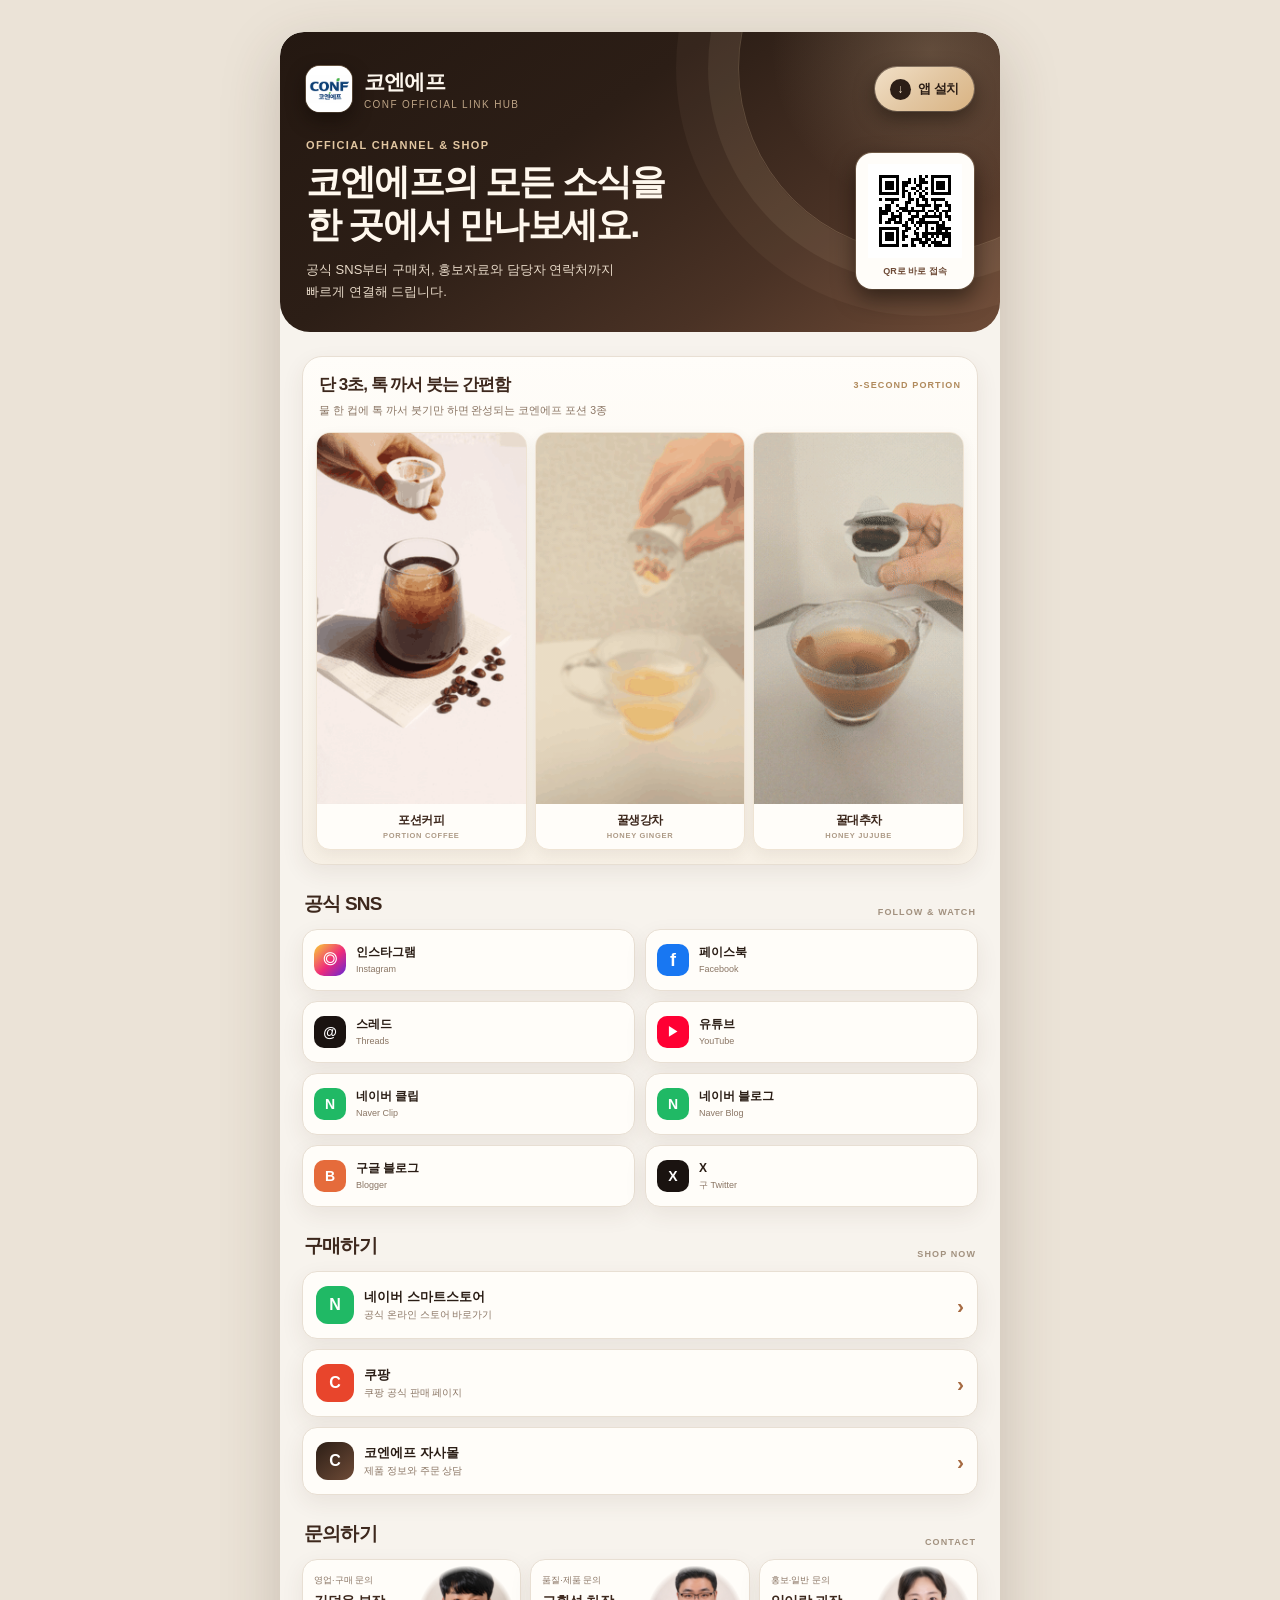
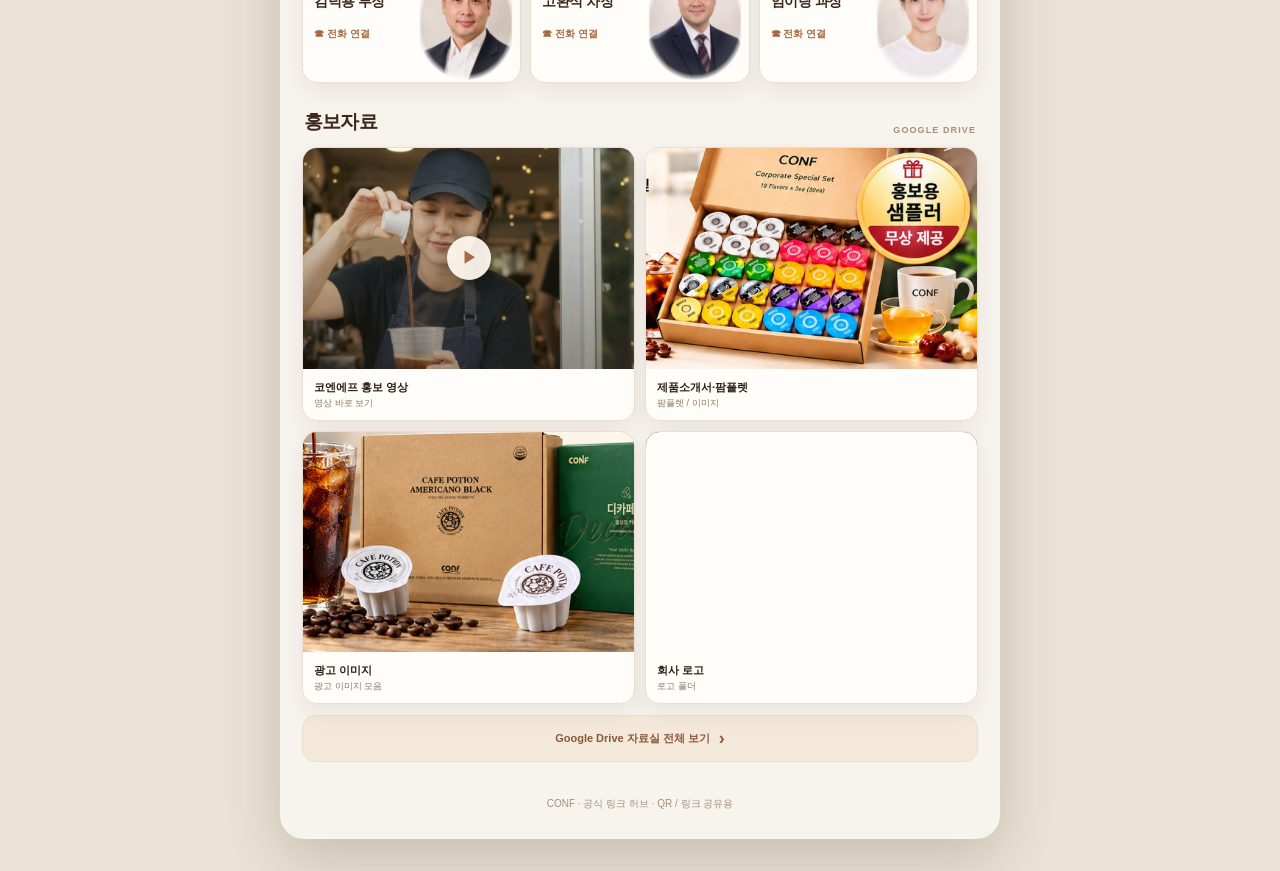
==== commit 3a327ebb: "OG 이미지 URL에 버전 쿼리 추가(카카오·페이스북 캐시 갱신)" ====
--- a/index.html
+++ b/index.html
@@ -12,13 +12,13 @@
   <meta property="og:title" content="코엔에프 | 공식 링크 허브">
   <meta property="og:description" content="코엔에프(CONF) 공식 SNS, 구매처, 담당자 연락처, 홍보자료를 한 곳에서 확인하세요.">
   <meta property="og:url" content="https://conf3.qaplus.kr/">
-  <meta property="og:image" content="https://conf3.qaplus.kr/assets/og-image.png">
+  <meta property="og:image" content="https://conf3.qaplus.kr/assets/og-image.png?v=20261116">
   <meta property="og:image:width" content="1200">
   <meta property="og:image:height" content="630">
   <meta name="twitter:card" content="summary_large_image">
   <meta name="twitter:title" content="코엔에프 | 공식 링크 허브">
   <meta name="twitter:description" content="코엔에프(CONF) 공식 SNS, 구매처, 담당자 연락처, 홍보자료를 한 곳에서 확인하세요.">
-  <meta name="twitter:image" content="https://conf3.qaplus.kr/assets/og-image.png">
+  <meta name="twitter:image" content="https://conf3.qaplus.kr/assets/og-image.png?v=20261116">
   <meta name="theme-color" content="#2c1e16">
   <link rel="canonical" href="https://conf3.qaplus.kr/">
   <link rel="manifest" href="manifest.webmanifest">
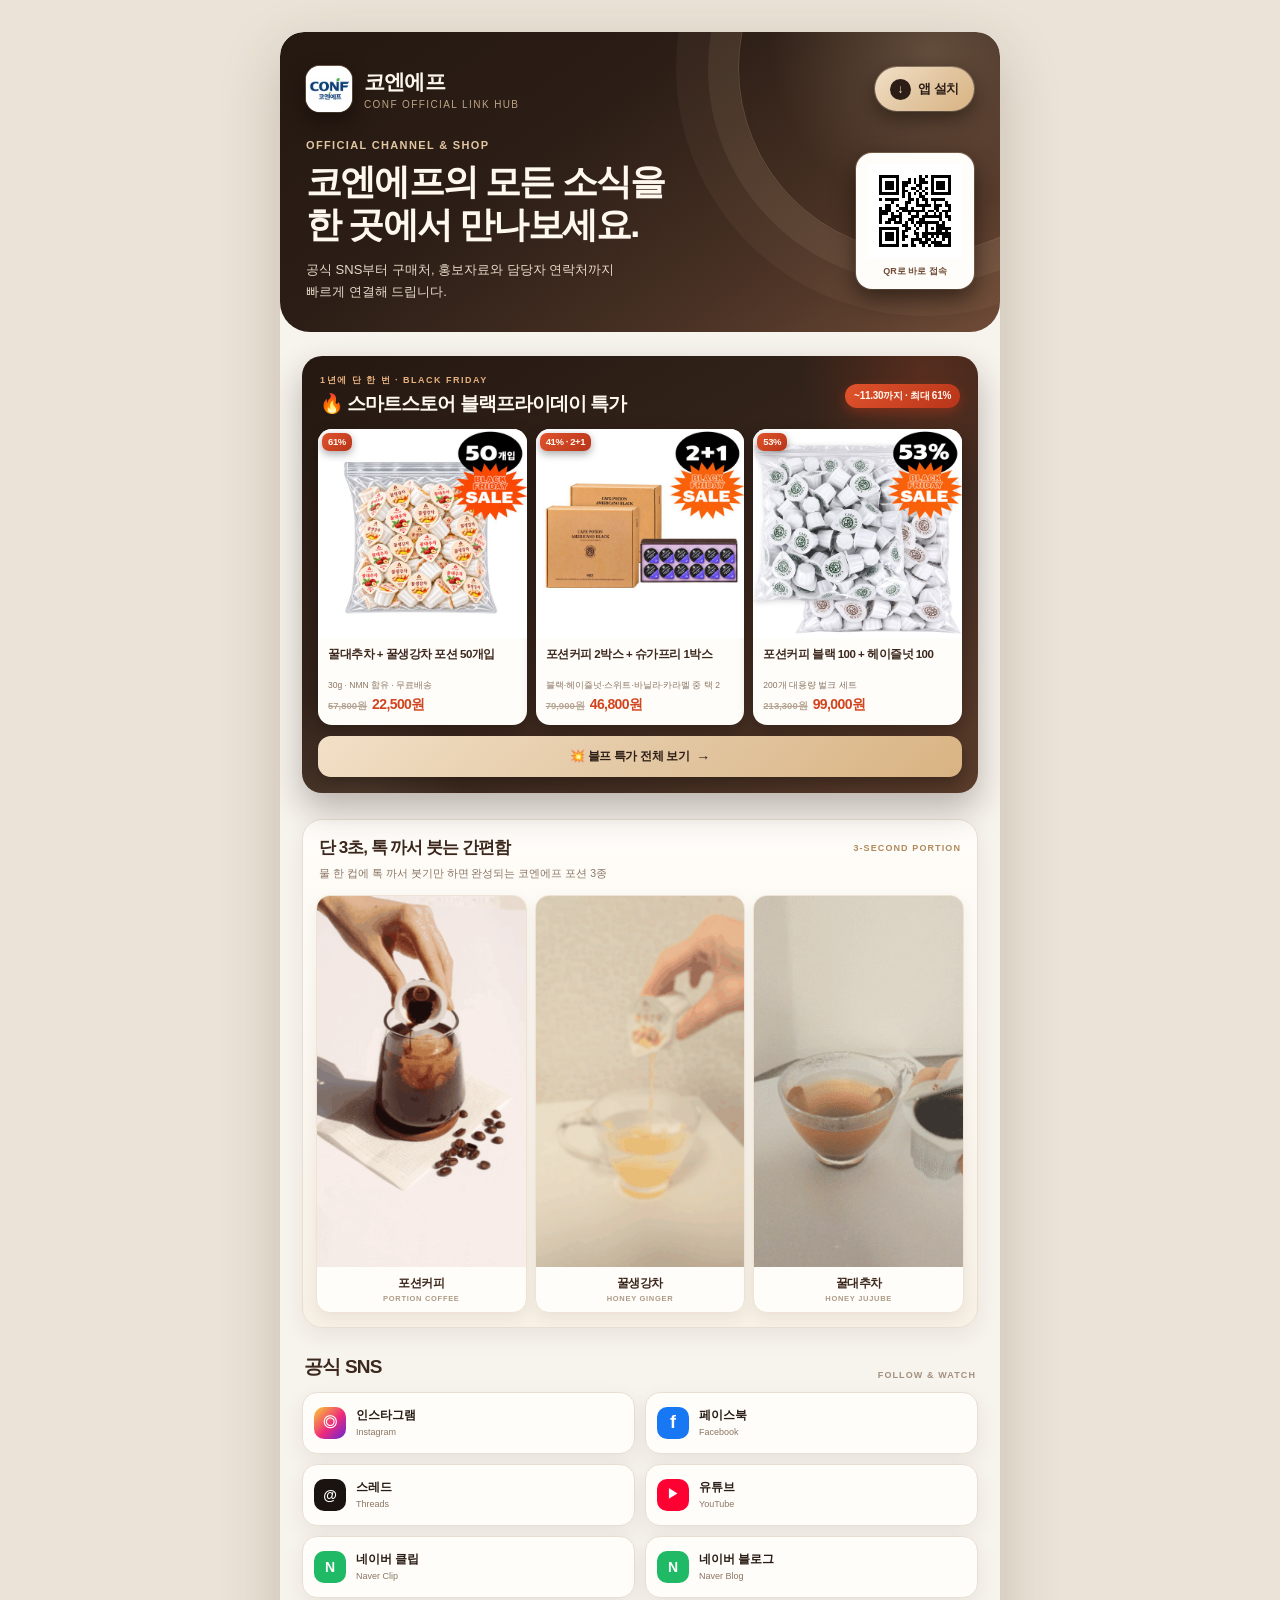
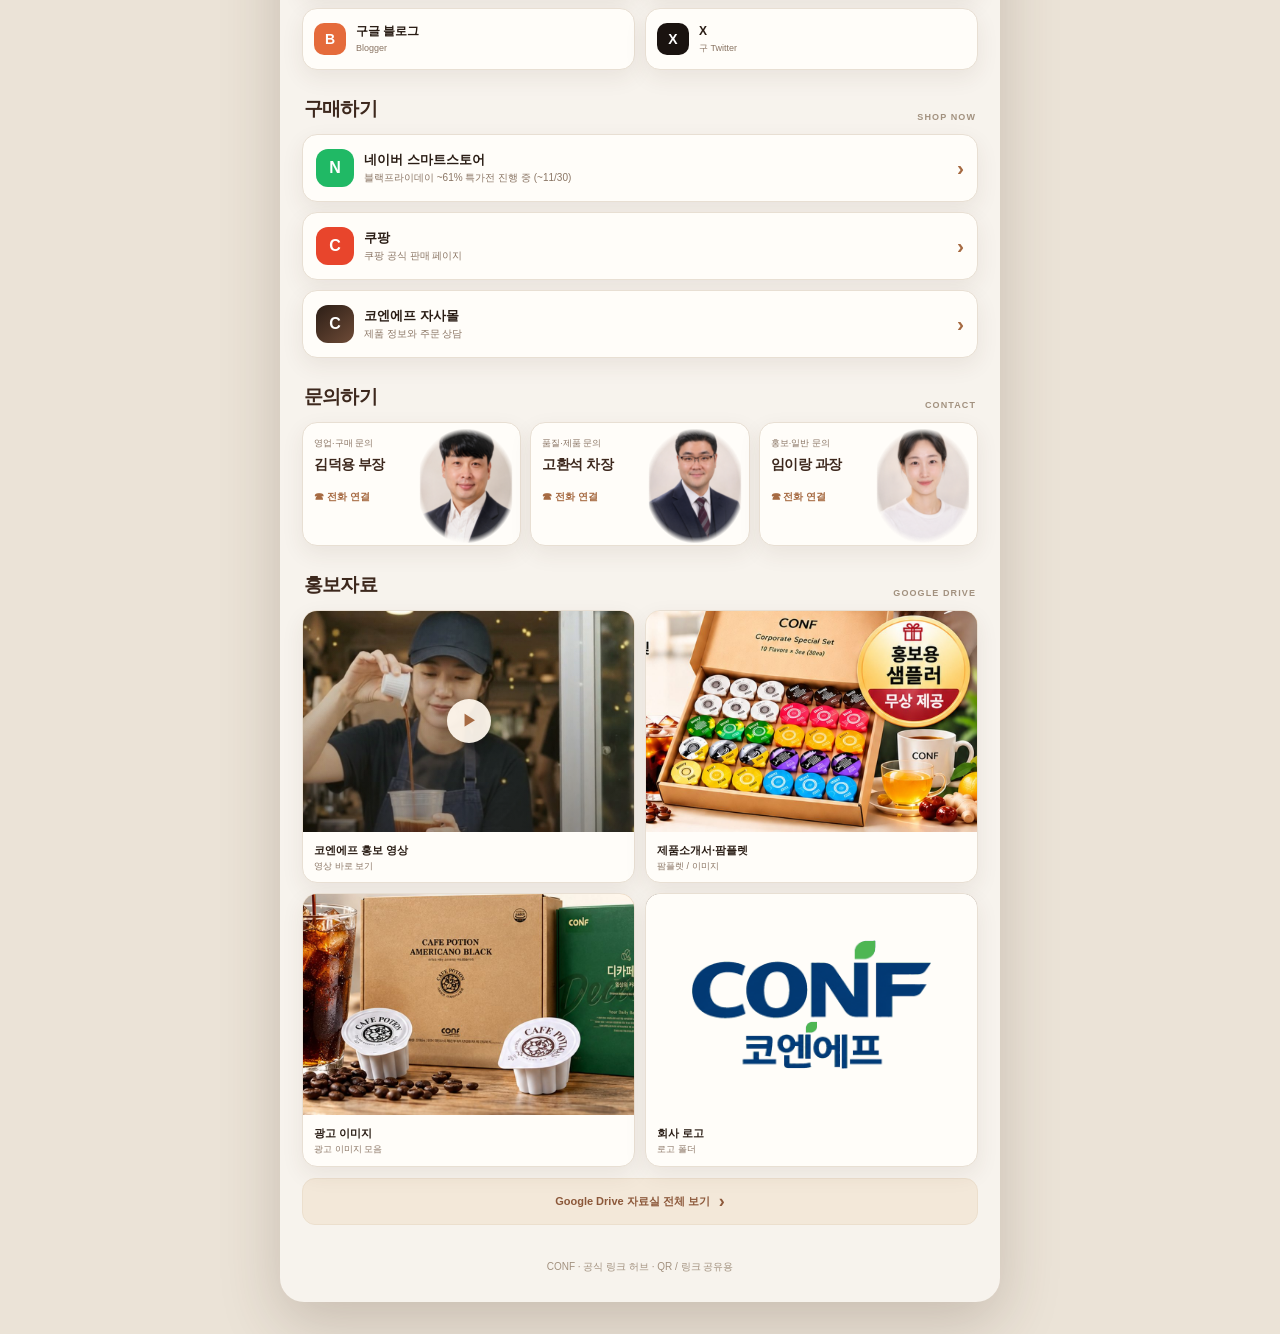
==== commit bd768034: "Add Black Friday promo section for Naver Smart Store (~61% off, ends 11/30) - New promo section unde" ====
--- a/index.html
+++ b/index.html
@@ -64,6 +64,51 @@
     </header>
 
     <div class="content">
+      <section class="promo" aria-labelledby="promo-title">
+        <div class="promo-head">
+          <div class="promo-head-text">
+            <p class="promo-eyebrow">1년에 단 한 번 · BLACK FRIDAY</p>
+            <h2 id="promo-title">🔥 스마트스토어 블랙프라이데이 특가</h2>
+          </div>
+          <span class="promo-deadline">~11.30까지 · 최대 61%</span>
+        </div>
+        <div class="promo-grid">
+          <a class="promo-card" href="https://smartstore.naver.com/confstore/products/13875911908" target="_blank" rel="noopener noreferrer">
+            <div class="promo-media">
+              <img src="assets/promo-tea50.jpg" alt="꿀대추차·꿀생강차 포션 50개입" width="560" height="560" loading="eager" decoding="async">
+              <span class="promo-badge">61%</span>
+            </div>
+            <div class="promo-body">
+              <b class="promo-name">꿀대추차 + 꿀생강차 포션 50개입</b>
+              <span class="promo-sub">30g · NMN 함유 · 무료배송</span>
+              <span class="promo-price"><s>57,800원</s><strong>22,500원</strong></span>
+            </div>
+          </a>
+          <a class="promo-card" href="https://smartstore.naver.com/confstore/products/12386800354" target="_blank" rel="noopener noreferrer">
+            <div class="promo-media">
+              <img src="assets/promo-coffee2p1.jpg" alt="포션커피 2박스 + 슈가프리 1박스 증정" width="560" height="560" loading="eager" decoding="async">
+              <span class="promo-badge">41% · 2+1</span>
+            </div>
+            <div class="promo-body">
+              <b class="promo-name">포션커피 2박스 + 슈가프리 1박스</b>
+              <span class="promo-sub">블랙·헤이즐넛·스위트·바닐라·카라멜 중 택 2</span>
+              <span class="promo-price"><s>79,900원</s><strong>46,800원</strong></span>
+            </div>
+          </a>
+          <a class="promo-card" href="https://smartstore.naver.com/confstore/products/13896296596" target="_blank" rel="noopener noreferrer">
+            <div class="promo-media">
+              <img src="assets/promo-bulk200.jpg" alt="포션커피 블랙 100개 + 헤이즐넛 100개 벌크 세트" width="560" height="560" loading="eager" decoding="async">
+              <span class="promo-badge">53%</span>
+            </div>
+            <div class="promo-body">
+              <b class="promo-name">포션커피 블랙 100 + 헤이즐넛 100</b>
+              <span class="promo-sub">200개 대용량 벌크 세트</span>
+              <span class="promo-price"><s>213,300원</s><strong>99,000원</strong></span>
+            </div>
+          </a>
+        </div>
+        <a class="promo-more" href="https://smartstore.naver.com/confstore/category/28e793b62424427d83bc39eef8f2d57d" target="_blank" rel="noopener noreferrer">💥 블프 특가 전체 보기 <span aria-hidden="true">→</span></a>
+      </section>
       <section class="portion" aria-labelledby="portion-title">
         <div class="section-title"><h2 id="portion-title">단 3초, 톡 까서 붓는 간편함</h2><small>3-SECOND PORTION</small></div>
         <p class="portion-copy">물 한 컵에 톡 까서 붓기만 하면 완성되는 코엔에프 포션 3종</p>
--- a/style.css
+++ b/style.css
@@ -92,6 +92,33 @@
 .section-title h2{margin:0;font-size:19px;letter-spacing:-.8px;color:var(--roast)}
 .section-title small{color:#a2917f;font-size:9px;font-weight:800;letter-spacing:1.1px}
 .load-error{margin:0 0 20px;padding:12px;border-radius:12px;background:#fbeee1;color:#a14a24;font-size:12px;text-align:center}
+
+/* 블랙프라이데이 프로모션 — 히어로 바로 아래, 다크 에스프레소 배경으로 시선 집중 */
+.promo{position:relative;overflow:hidden;padding:16px 14px 15px;border-radius:20px;color:#fff8ee;background:linear-gradient(150deg,#241811 0%,#33231a 42%,#4a3225 78%,#5c3d2b 100%);box-shadow:0 16px 34px rgba(44,30,22,.3)}
+.promo:before{content:"";position:absolute;top:-110px;right:-70px;width:250px;height:250px;border-radius:50%;background:radial-gradient(circle at 50% 50%,#e0532c33 0%,#e0532c00 70%)}
+.promo:after{content:"";position:absolute;left:-60px;bottom:-120px;width:220px;height:220px;border-radius:50%;background:radial-gradient(circle at 50% 50%,#e2c6a11f 0%,#e2c6a100 72%)}
+.promo-head{position:relative;z-index:1;display:flex;flex-wrap:wrap;align-items:center;gap:8px;margin:0 2px 12px}
+.promo-head-text{flex:1;min-width:0}
+.promo-eyebrow{margin:0 0 5px;color:#e7b17f;font-size:9px;font-weight:900;letter-spacing:1.5px}
+.promo-head h2{margin:0;color:#fff8ee;font-size:17px;letter-spacing:-1px;line-height:1.3}
+.promo-deadline{flex:none;padding:5px 9px;border-radius:999px;color:#fff8ee;background:linear-gradient(135deg,#e0532c,#b8351a);font-size:10px;font-weight:900;letter-spacing:-.3px;white-space:nowrap;box-shadow:0 4px 12px rgba(184,53,26,.45)}
+.promo-grid{position:relative;z-index:1;display:grid;gap:8px}
+.promo-card{display:grid;grid-template-columns:88px minmax(0,1fr);align-items:center;gap:10px;padding:8px;border-radius:14px;background:var(--card);box-shadow:0 6px 16px rgba(12,7,4,.3);transition:transform .18s,box-shadow .18s}
+.promo-card:hover,.promo-card:focus-visible{transform:translateY(-3px);box-shadow:0 14px 30px rgba(12,7,4,.42)}
+.promo-card:focus-visible{outline:3px solid #e2c6a1;outline-offset:3px}
+.promo-media{position:relative;aspect-ratio:1/1;overflow:hidden;border-radius:10px;background:#eee5d8}
+.promo-media img{display:block;width:100%;height:100%;object-fit:cover}
+.promo-badge{position:absolute;top:4px;left:4px;padding:2px 6px;border-radius:7px;color:#fff8ee;background:linear-gradient(135deg,#e0532c,#b8351a);font-size:9.5px;font-weight:900;line-height:1.45;letter-spacing:-.4px;white-space:nowrap;box-shadow:0 3px 8px rgba(0,0,0,.35)}
+.promo-body{min-width:0}
+.promo-name{display:-webkit-box;overflow:hidden;color:var(--roast);font-size:12px;line-height:1.32;letter-spacing:-.5px;-webkit-box-orient:vertical;-webkit-line-clamp:2}
+.promo-sub{display:block;margin-top:3px;overflow:hidden;color:var(--muted);font-size:9px;line-height:1.35;white-space:nowrap;text-overflow:ellipsis}
+.promo-price{display:flex;flex-wrap:wrap;align-items:baseline;gap:6px;margin-top:6px}
+.promo-price s{color:#b6a595;font-size:10px;font-weight:700}
+.promo-price strong{color:#d1441f;font-size:14.5px;font-weight:900;letter-spacing:-.6px}
+.promo-more{position:relative;z-index:1;display:flex;align-items:center;justify-content:center;gap:7px;margin-top:11px;padding:12px;border-radius:13px;color:var(--espresso);background:linear-gradient(140deg,#f2e0c7 0%,#e2c6a1 55%,#d9b382 100%);font-size:12px;font-weight:900;letter-spacing:-.4px;box-shadow:0 8px 20px rgba(0,0,0,.32);transition:transform .18s,box-shadow .18s}
+.promo-more span{font-size:14px;line-height:1}
+.promo-more:hover,.promo-more:focus-visible{transform:translateY(-2px);box-shadow:0 12px 26px rgba(0,0,0,.42)}
+.promo-more:focus-visible{outline:3px solid #f4e3ca;outline-offset:3px}
 
 /* 포션 쇼케이스 — 히어로 바로 아래, 3열 카드 */
 .portion{padding:17px 13px 14px;border:1px solid var(--line);border-radius:20px;background:linear-gradient(180deg,#fffdf9 0%,#f7f0e5 100%);box-shadow:var(--shadow)}
@@ -207,6 +234,32 @@
   .resources{grid-template-columns:repeat(2,minmax(0,1fr))}
   .res-play{width:34px;height:34px;font-size:12px}
 }
+@media(min-width:601px){
+  .promo{padding:18px 16px 16px}
+  .promo-head h2{font-size:19px}
+  .promo-grid{grid-template-columns:repeat(3,minmax(0,1fr));gap:9px}
+  .promo-card{display:block;padding:0;overflow:hidden;border-radius:14px}
+  .promo-media{border-radius:0;background:#f1e9dc}
+  .promo-body{padding:9px 10px 11px}
+  .promo-name{font-size:11.5px;min-height:30px}
+  .promo-sub{font-size:8.5px}
+  .promo-price{gap:5px;margin-top:5px}
+  .promo-price s{font-size:9.5px}
+  .promo-price strong{font-size:14px}
+}
+@media(max-width:430px){
+  .promo{padding:15px 12px 13px;border-radius:18px}
+  .promo-head{margin-bottom:10px}
+  .promo-head h2{font-size:16px;letter-spacing:-.9px}
+  .promo-eyebrow{font-size:8.5px;letter-spacing:1.2px}
+  .promo-deadline{font-size:9.5px;padding:4px 8px}
+  .promo-card{grid-template-columns:82px minmax(0,1fr);gap:9px;padding:7px;border-radius:13px}
+  .promo-name{font-size:11.5px}
+  .promo-sub{font-size:8.5px}
+  .promo-price strong{font-size:14px}
+  .promo-more{padding:11px;font-size:11.5px}
+}
+
 @media(max-width:365px){
   .brand small{display:none}
   .install-btn{padding:0 11px;font-size:11.5px}
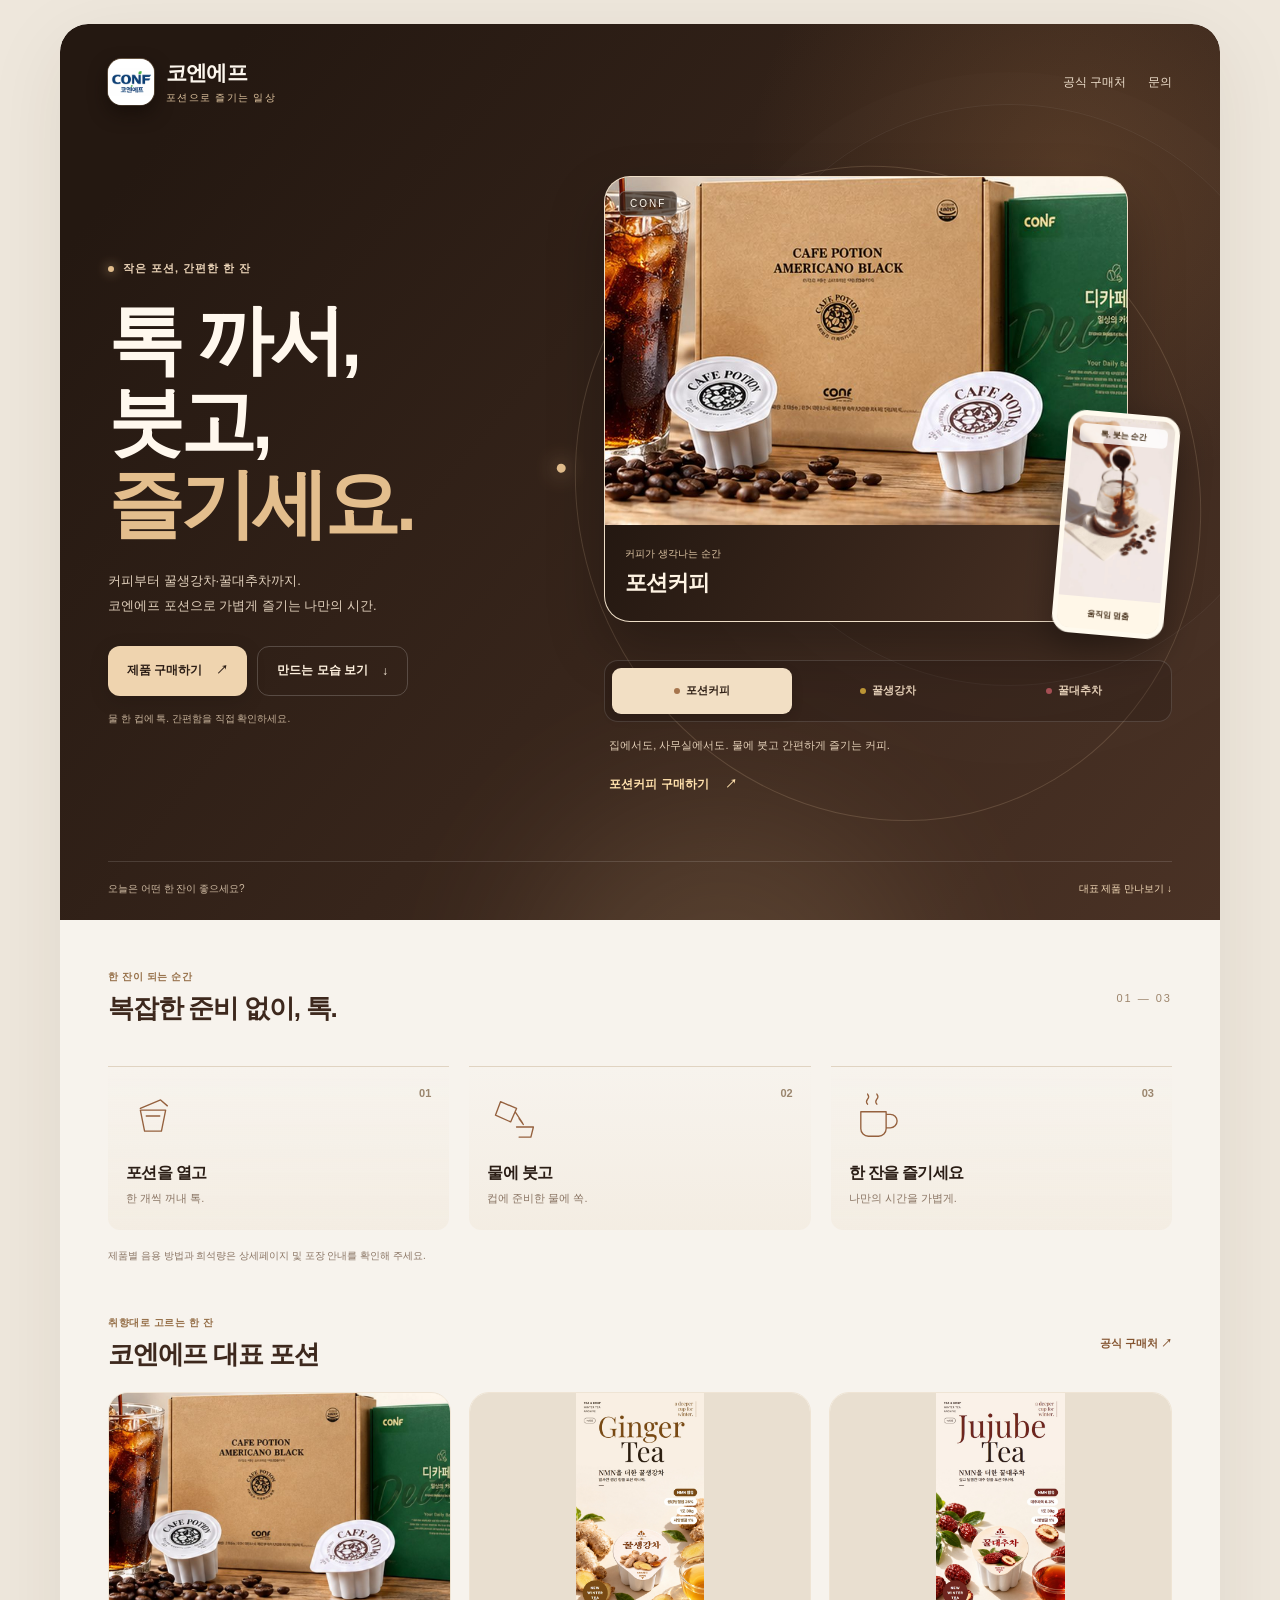
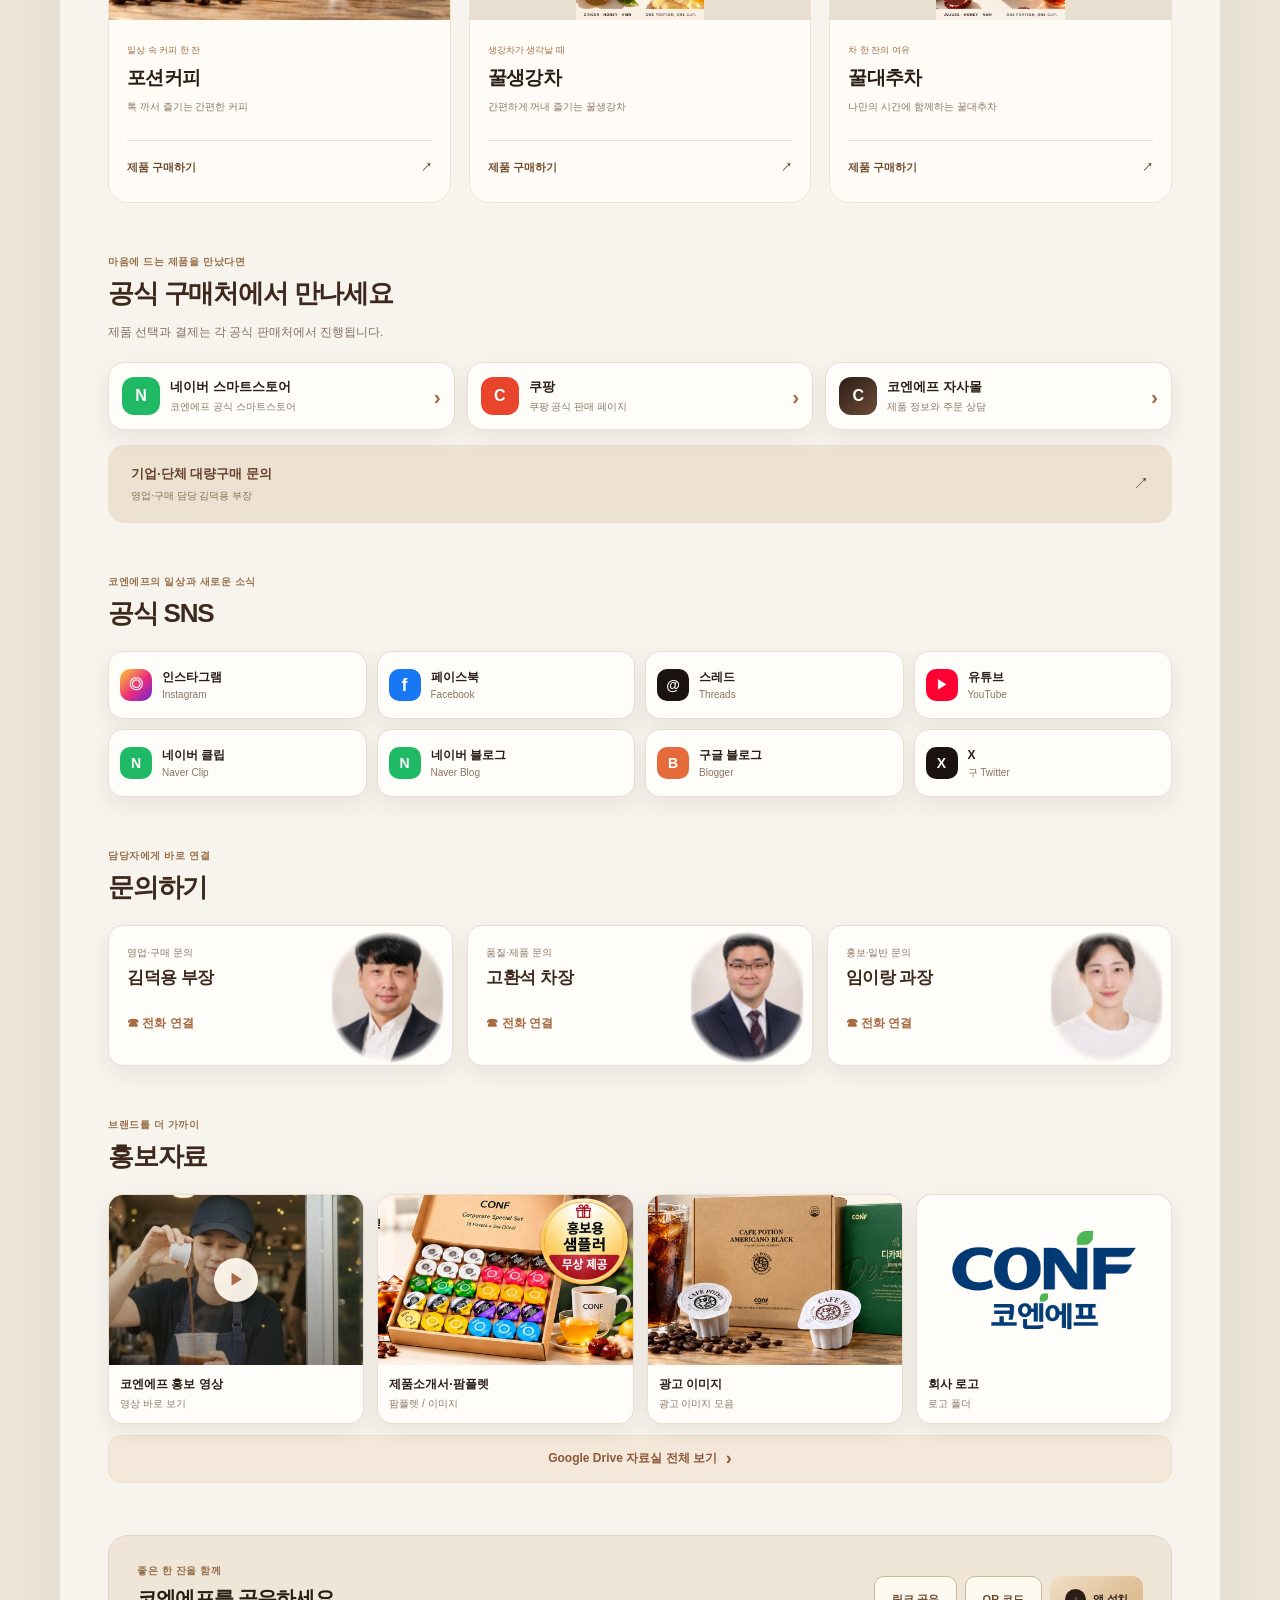
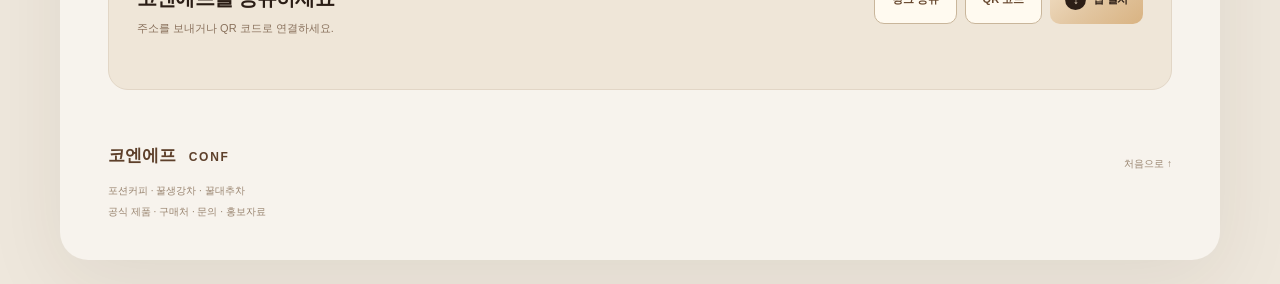
==== commit bfa5a36b: "제품 중심 홍보 화면과 애니메이션·구매 동선 개선" ====
--- a/index.html
+++ b/index.html
@@ -1,34 +1,36 @@
-<!doctype html>
+<!DOCTYPE html>
 <html lang="ko">
-<head>
-  <meta charset="UTF-8">
-  <meta name="viewport" content="width=device-width, initial-scale=1.0">
-  <title>코엔에프 | 공식 링크 허브</title>
-  <meta name="description" content="코엔에프(CONF) 공식 SNS, 구매처, 담당자 연락처, 홍보자료를 한 곳에서 확인하세요.">
-  <meta name="robots" content="index,follow">
-  <meta name="naver-site-verification" content="d7ae1514c76fe4922edb2a69bedef8f5f99b4774" />
-  <meta property="og:type" content="website">
-  <meta property="og:site_name" content="코엔에프 | CONF">
-  <meta property="og:title" content="코엔에프 | 공식 링크 허브">
-  <meta property="og:description" content="코엔에프(CONF) 공식 SNS, 구매처, 담당자 연락처, 홍보자료를 한 곳에서 확인하세요.">
-  <meta property="og:url" content="https://conf3.qaplus.kr/">
-  <meta property="og:image" content="https://conf3.qaplus.kr/assets/og-image.png?v=20261116">
-  <meta property="og:image:width" content="1200">
-  <meta property="og:image:height" content="630">
-  <meta name="twitter:card" content="summary_large_image">
-  <meta name="twitter:title" content="코엔에프 | 공식 링크 허브">
-  <meta name="twitter:description" content="코엔에프(CONF) 공식 SNS, 구매처, 담당자 연락처, 홍보자료를 한 곳에서 확인하세요.">
-  <meta name="twitter:image" content="https://conf3.qaplus.kr/assets/og-image.png?v=20261116">
-  <meta name="theme-color" content="#2c1e16">
-  <link rel="canonical" href="https://conf3.qaplus.kr/">
-  <link rel="manifest" href="manifest.webmanifest">
-  <link rel="apple-touch-icon" href="icon-180.png">
-  <meta name="apple-mobile-web-app-capable" content="yes">
-  <meta name="apple-mobile-web-app-title" content="코엔에프">
-  <meta name="apple-mobile-web-app-status-bar-style" content="default">
-  <link rel="stylesheet" href="style.css">
+ <head>
+  <meta charset="utf-8"/>
+  <meta content="width=device-width, initial-scale=1.0" name="viewport"/>
+  <title>
+   코엔에프 | 포션커피·꿀생강차·꿀대추차
+  </title>
+  <meta content="톡 까서 붓는 간편한 한 잔. 코엔에프 포션커피·꿀생강차·꿀대추차와 공식 구매처, 대량구매 문의, 홍보자료를 만나보세요." name="description"/>
+  <meta content="index,follow" name="robots"/>
+  <meta content="d7ae1514c76fe4922edb2a69bedef8f5f99b4774" name="naver-site-verification"/>
+  <meta content="website" property="og:type"/>
+  <meta content="코엔에프 | CONF" property="og:site_name"/>
+  <meta content="코엔에프 | 톡 까서 즐기는 포션커피와 전통차" property="og:title"/>
+  <meta content="톡 까서 붓는 간편한 한 잔. 코엔에프 포션커피·꿀생강차·꿀대추차와 공식 구매처, 대량구매 문의, 홍보자료를 만나보세요." property="og:description"/>
+  <meta content="https://conf3.qaplus.kr/" property="og:url"/>
+  <meta content="https://conf3.qaplus.kr/assets/og-products.png?v=20261128" property="og:image"/>
+  <meta content="1200" property="og:image:width"/>
+  <meta content="630" property="og:image:height"/>
+  <meta content="summary_large_image" name="twitter:card"/>
+  <meta content="코엔에프 | 톡 까서 즐기는 포션커피와 전통차" name="twitter:title"/>
+  <meta content="톡 까서 붓는 간편한 한 잔. 코엔에프 포션커피·꿀생강차·꿀대추차와 공식 구매처, 대량구매 문의, 홍보자료를 만나보세요." name="twitter:description"/>
+  <meta content="https://conf3.qaplus.kr/assets/og-products.png?v=20261128" name="twitter:image"/>
+  <meta content="#2c1e16" name="theme-color"/>
+  <link href="https://conf3.qaplus.kr/" rel="canonical"/>
+  <link href="manifest.webmanifest" rel="manifest"/>
+  <link href="icon-180.png" rel="apple-touch-icon"/>
+  <meta content="yes" name="apple-mobile-web-app-capable"/>
+  <meta content="코엔에프" name="apple-mobile-web-app-title"/>
+  <meta content="default" name="apple-mobile-web-app-status-bar-style"/>
+  <link href="style.css?v=20261128" rel="stylesheet"/>
   <script>
-    /* 설치 프롬프트(beforeinstallprompt)는 페이지 로드 직후 올 수 있어, install.js보다 먼저 이벤트를 확보해 둔다. */
+   /* 설치 프롬프트(beforeinstallprompt)는 페이지 로드 직후 올 수 있어, install.js보다 먼저 이벤트를 확보해 둔다. */
     window.addEventListener("beforeinstallprompt", function (e) {
       e.preventDefault();
       window.__confInstallPrompt = e;
@@ -39,148 +41,654 @@
       window.dispatchEvent(new Event("conf-installed"));
     });
   </script>
-</head>
-<body>
+  <link href="experience.css?v=20261128" rel="stylesheet"/>
+  <link as="image" href="assets/resource-ad.jpg" rel="preload"/>
+ </head>
+ <body data-product="coffee">
+  <a class="skip-link" href="#shop">
+   구매처로 바로 가기
+  </a>
   <main class="page-shell">
-    <header class="hero">
-      <div class="hero-top">
-        <div class="brand">
-          <span class="brand-mark"><img src="icon-180.png" alt="CONF 공식 로고"></span>
-          <div><strong>코엔에프</strong><small>CONF OFFICIAL LINK HUB</small></div>
+   <header class="hero" id="top">
+    <div aria-hidden="true" class="hero-glow">
+    </div>
+    <div class="hero-top">
+     <a aria-label="코엔에프 첫 화면" class="brand" href="#top">
+      <span class="brand-mark">
+       <img alt="CONF 공식 로고" height="180" src="icon-180.png" width="180"/>
+      </span>
+      <div>
+       <strong>
+        코엔에프
+       </strong>
+       <small>
+        포션으로 즐기는 일상
+       </small>
+      </div>
+     </a>
+     <nav aria-label="주요 메뉴" class="header-nav">
+      <a href="#shop">
+       공식 구매처
+      </a>
+      <a href="#contact">
+       문의
+      </a>
+     </nav>
+    </div>
+    <div class="hero-grid">
+     <div class="hero-message">
+      <p class="eyebrow">
+       <span aria-hidden="true">
+       </span>
+       작은 포션, 간편한 한 잔
+      </p>
+      <h1>
+       <span>
+        톡 까서,
+       </span>
+       <span>
+        붓고,
+       </span>
+       <span class="hero-word">
+        즐기세요.
+       </span>
+      </h1>
+      <p class="hero-copy">
+       커피부터 꿀생강차·꿀대추차까지.
+       <br/>
+       코엔에프 포션으로 가볍게 즐기는 나만의 시간.
+      </p>
+      <div class="hero-actions">
+       <a class="cta cta-primary" href="#shop">
+        제품 구매하기
+        <span aria-hidden="true">
+         ↗
+        </span>
+       </a>
+       <a class="cta cta-quiet" href="#how">
+        만드는 모습 보기
+        <span aria-hidden="true">
+         ↓
+        </span>
+       </a>
+      </div>
+      <p class="hero-note">
+       물 한 컵에 톡. 간편함을 직접 확인하세요.
+      </p>
+     </div>
+     <div class="product-experience" id="product-experience">
+      <div aria-hidden="true" class="product-orbit">
+       <span>
+       </span>
+      </div>
+      <div aria-labelledby="tab-coffee" class="product-panel" id="product-panel" role="tabpanel">
+       <div class="product-photo-wrap" id="product-tilt">
+        <img alt="코엔에프 포션커피 제품과 완성된 아이스커피" class="product-photo" decoding="async" fetchpriority="high" height="600" id="hero-product-image" src="assets/resource-ad.jpg" width="900"/>
+        <span aria-hidden="true" class="photo-corner">
+         CONF
+        </span>
+        <div class="photo-caption">
+         <span id="hero-product-kicker">
+          커피가 생각나는 순간
+         </span>
+         <strong id="hero-product-name">
+          포션커피
+         </strong>
         </div>
-        <button type="button" class="install-btn" id="install-btn" aria-haspopup="dialog" aria-label="코엔에프 앱 설치"><span class="install-btn-icon" aria-hidden="true">↓</span><span>앱 설치</span></button>
-      </div>
-      <div class="hero-grid">
-        <div>
-          <p class="eyebrow">OFFICIAL CHANNEL &amp; SHOP</p>
-          <h1>코엔에프의 모든 소식을<br>한 곳에서 만나보세요.</h1>
-          <p class="hero-copy">공식 SNS부터 구매처, 홍보자료와 담당자 연락처까지 <br>빠르게 연결해 드립니다.</p>
-        </div>
-        <div class="qr-card">
-          <button type="button" class="qr-box" id="qr-open" aria-label="QR 코드 크게 보기" style="display:block;border:0;padding:0;background:#fffdf9;cursor:pointer"><img src="assets/qr.svg" alt="링크 허브 QR 코드" width="94" height="94" onerror="this.parentNode.classList.add('empty')"></button>
-          <small>QR로 바로 접속</small>
-        </div>
-      </div>
-    </header>
-
-    <div class="content">
-      <section class="promo" aria-labelledby="promo-title">
-        <div class="promo-head">
-          <div class="promo-head-text">
-            <p class="promo-eyebrow">1년에 단 한 번 · BLACK FRIDAY</p>
-            <h2 id="promo-title">🔥 스마트스토어 블랙프라이데이 특가</h2>
-          </div>
-          <span class="promo-deadline">~11.30까지 · 최대 61%</span>
-        </div>
-        <div class="promo-grid">
-          <a class="promo-card" href="https://smartstore.naver.com/confstore/products/13875911908" target="_blank" rel="noopener noreferrer">
-            <div class="promo-media">
-              <img src="assets/promo-tea50.jpg" alt="꿀대추차·꿀생강차 포션 50개입" width="560" height="560" loading="eager" decoding="async">
-              <span class="promo-badge">61%</span>
-            </div>
-            <div class="promo-body">
-              <b class="promo-name">꿀대추차 + 꿀생강차 포션 50개입</b>
-              <span class="promo-sub">30g · NMN 함유 · 무료배송</span>
-              <span class="promo-price"><s>57,800원</s><strong>22,500원</strong></span>
-            </div>
-          </a>
-          <a class="promo-card" href="https://smartstore.naver.com/confstore/products/12386800354" target="_blank" rel="noopener noreferrer">
-            <div class="promo-media">
-              <img src="assets/promo-coffee2p1.jpg" alt="포션커피 2박스 + 슈가프리 1박스 증정" width="560" height="560" loading="eager" decoding="async">
-              <span class="promo-badge">41% · 2+1</span>
-            </div>
-            <div class="promo-body">
-              <b class="promo-name">포션커피 2박스 + 슈가프리 1박스</b>
-              <span class="promo-sub">블랙·헤이즐넛·스위트·바닐라·카라멜 중 택 2</span>
-              <span class="promo-price"><s>79,900원</s><strong>46,800원</strong></span>
-            </div>
-          </a>
-          <a class="promo-card" href="https://smartstore.naver.com/confstore/products/13896296596" target="_blank" rel="noopener noreferrer">
-            <div class="promo-media">
-              <img src="assets/promo-bulk200.jpg" alt="포션커피 블랙 100개 + 헤이즐넛 100개 벌크 세트" width="560" height="560" loading="eager" decoding="async">
-              <span class="promo-badge">53%</span>
-            </div>
-            <div class="promo-body">
-              <b class="promo-name">포션커피 블랙 100 + 헤이즐넛 100</b>
-              <span class="promo-sub">200개 대용량 벌크 세트</span>
-              <span class="promo-price"><s>213,300원</s><strong>99,000원</strong></span>
-            </div>
-          </a>
-        </div>
-        <a class="promo-more" href="https://smartstore.naver.com/confstore/category/28e793b62424427d83bc39eef8f2d57d" target="_blank" rel="noopener noreferrer">💥 블프 특가 전체 보기 <span aria-hidden="true">→</span></a>
-      </section>
-      <section class="portion" aria-labelledby="portion-title">
-        <div class="section-title"><h2 id="portion-title">단 3초, 톡 까서 붓는 간편함</h2><small>3-SECOND PORTION</small></div>
-        <p class="portion-copy">물 한 컵에 톡 까서 붓기만 하면 완성되는 코엔에프 포션 3종</p>
-        <div class="portion-grid">
-          <a class="portion-card" href="#shop">
-            <div class="portion-media"><img src="assets/potion-coffee.gif" alt="포션커피를 유리잔에 붓는 모습" width="224" height="398" loading="lazy" decoding="async"></div>
-            <div class="portion-caption"><b>포션커피</b><em>PORTION COFFEE</em></div>
-          </a>
-          <a class="portion-card" href="#shop">
-            <div class="portion-media"><img src="assets/potion-ginger.gif" alt="꿀생강차를 컵에 붓는 모습" width="224" height="398" loading="lazy" decoding="async"></div>
-            <div class="portion-caption"><b>꿀생강차</b><em>HONEY GINGER</em></div>
-          </a>
-          <a class="portion-card" href="#shop">
-            <div class="portion-media"><img src="assets/potion-jujube.gif" alt="꿀대추차를 다기잔에 붓는 모습" width="224" height="398" loading="lazy" decoding="async"></div>
-            <div class="portion-caption"><b>꿀대추차</b><em>HONEY JUJUBE</em></div>
-          </a>
-        </div>
-      </section>
-      <section>
-        <div class="section-title"><h2>공식 SNS</h2><small>FOLLOW &amp; WATCH</small></div>
-        <div class="social-grid" data-group="sns"></div>
-      </section>
-      <section id="shop">
-        <div class="section-title"><h2>구매하기</h2><small>SHOP NOW</small></div>
-        <div class="purchase-list" data-group="shop"></div>
-      </section>
-      <section>
-        <div class="section-title"><h2>문의하기</h2><small>CONTACT</small></div>
-        <div class="contact-grid" data-group="contact"></div>
-      </section>
-      <section>
-        <div class="section-title"><h2>홍보자료</h2><small>GOOGLE DRIVE</small></div>
-        <div class="resources" data-group="resource"></div>
-        <div data-group="drive"></div>
-      </section>
+       </div>
+       <div class="pour-film">
+        <video aria-label="포션커피를 유리잔에 붓는 모습" class="portion-video" height="398" id="hero-video" loop="" muted="" playsinline="" poster="assets/potion-coffee-poster.jpg" preload="none" width="224">
+        </video>
+        <span class="film-label">
+         톡, 붓는 순간
+        </span>
+        <button aria-label="화면 움직임 멈추기" aria-pressed="false" class="film-control" id="motion-toggle" type="button">
+         움직임 멈춤
+        </button>
+       </div>
+      </div>
+      <div aria-label="제품 선택" class="product-selector" role="tablist">
+       <button aria-controls="product-panel" aria-selected="true" class="product-tab is-active" data-product="coffee" id="tab-coffee" role="tab" tabindex="0" type="button">
+        <span aria-hidden="true" class="tab-dot">
+        </span>
+        포션커피
+       </button>
+       <button aria-controls="product-panel" aria-selected="false" class="product-tab" data-product="ginger" id="tab-ginger" role="tab" tabindex="-1" type="button">
+        <span aria-hidden="true" class="tab-dot">
+        </span>
+        꿀생강차
+       </button>
+       <button aria-controls="product-panel" aria-selected="false" class="product-tab" data-product="jujube" id="tab-jujube" role="tab" tabindex="-1" type="button">
+        <span aria-hidden="true" class="tab-dot">
+        </span>
+        꿀대추차
+       </button>
+      </div>
+      <div aria-atomic="true" aria-live="polite" class="selected-product-info">
+       <p id="selected-description">
+        집에서도, 사무실에서도. 물에 붓고 간편하게 즐기는 커피.
+       </p>
+       <a class="selected-buy" data-selected-buy="" href="https://confshop.kr/product/detail.html?product_no=19" id="selected-buy" rel="noopener noreferrer" target="_blank">
+        포션커피 구매하기
+        <span aria-hidden="true">
+         ↗
+        </span>
+       </a>
+      </div>
+     </div>
     </div>
-
-    <footer>CONF · 공식 링크 허브 · QR / 링크 공유용</footer>
+    <div class="hero-bottom">
+     <span>
+      오늘은 어떤 한 잔이 좋으세요?
+     </span>
+     <a href="#products">
+      대표 제품 만나보기
+      <span aria-hidden="true">
+       ↓
+      </span>
+     </a>
+    </div>
+   </header>
+   <div class="content">
+    <section aria-labelledby="how-title" class="how-section reveal" id="how">
+     <div class="section-title">
+      <div>
+       <p class="section-kicker">
+        한 잔이 되는 순간
+       </p>
+       <h2 id="how-title">
+        복잡한 준비 없이, 톡.
+       </h2>
+      </div>
+      <span aria-hidden="true" class="section-number">
+       01 — 03
+      </span>
+     </div>
+     <ol class="how-steps">
+      <li class="how-step">
+       <span class="step-index">
+        01
+       </span>
+       <svg aria-hidden="true" viewbox="0 0 64 64">
+        <path d="M17 25h30l-5 25H22zM17 23l24-10 8 7M24 32h16">
+        </path>
+       </svg>
+       <h3>
+        포션을 열고
+       </h3>
+       <p>
+        한 개씩 꺼내 톡.
+       </p>
+      </li>
+      <li class="how-step">
+       <span class="step-index">
+        02
+       </span>
+       <svg aria-hidden="true" viewbox="0 0 64 64">
+        <path d="m16 15 19 8-7 16-18-8zM34 28l8 12M38 35l5 7M35 45h20l-3 12H38">
+        </path>
+       </svg>
+       <h3>
+        물에 붓고
+       </h3>
+       <p>
+        컵에 준비한 물에 쏙.
+       </p>
+      </li>
+      <li class="how-step">
+       <span class="step-index">
+        03
+       </span>
+       <svg aria-hidden="true" viewbox="0 0 64 64">
+        <path d="M14 27h30v20a9 9 0 0 1-9 9H23a9 9 0 0 1-9-9zM44 30h5a8 8 0 0 1 0 16h-5M22 18c-5-6 5-6 0-12M33 18c-5-6 5-6 0-12">
+        </path>
+       </svg>
+       <h3>
+        한 잔을 즐기세요
+       </h3>
+       <p>
+        나만의 시간을 가볍게.
+       </p>
+      </li>
+     </ol>
+     <p class="how-note">
+      제품별 음용 방법과 희석량은 상세페이지 및 포장 안내를 확인해 주세요.
+     </p>
+    </section>
+    <section aria-labelledby="products-title" class="product-collection reveal" id="products">
+     <div class="section-title">
+      <div>
+       <p class="section-kicker">
+        취향대로 고르는 한 잔
+       </p>
+       <h2 id="products-title">
+        코엔에프 대표 포션
+       </h2>
+      </div>
+      <a class="text-link" href="#shop">
+       공식 구매처 ↗
+      </a>
+     </div>
+     <div class="portion-grid">
+      <a class="portion-card" data-product-link="coffee" href="https://confshop.kr/product/detail.html?product_no=19" rel="noopener noreferrer" target="_blank">
+       <div class="portion-media">
+        <img alt="코엔에프 포션커피 제품과 완성된 아이스커피" data-product-image="coffee" decoding="async" height="600" loading="lazy" src="assets/resource-ad.jpg" width="900"/>
+       </div>
+       <div class="portion-caption">
+        <span class="product-tag">
+         일상 속 커피 한 잔
+        </span>
+        <h3>
+         포션커피
+        </h3>
+        <p>
+         톡 까서 즐기는 간편한 커피
+        </p>
+        <span class="product-card-cta">
+         제품 구매하기
+         <span aria-hidden="true">
+          ↗
+         </span>
+        </span>
+       </div>
+      </a>
+      <a class="portion-card" data-product-link="ginger" href="https://confshop.kr/product/detail.html?product_no=227" rel="noopener noreferrer" target="_blank">
+       <div class="portion-media">
+        <img alt="코엔에프 꿀생강차 포션과 완성된 생강차" data-product-image="ginger" decoding="async" height="1520" loading="lazy" src="assets/product-ginger.jpg" width="860"/>
+       </div>
+       <div class="portion-caption">
+        <span class="product-tag">
+         생강차가 생각날 때
+        </span>
+        <h3>
+         꿀생강차
+        </h3>
+        <p>
+         간편하게 꺼내 즐기는 꿀생강차
+        </p>
+        <span class="product-card-cta">
+         제품 구매하기
+         <span aria-hidden="true">
+          ↗
+         </span>
+        </span>
+       </div>
+      </a>
+      <a class="portion-card" data-product-link="jujube" href="https://confshop.kr/product/detail.html?product_no=226" rel="noopener noreferrer" target="_blank">
+       <div class="portion-media">
+        <img alt="코엔에프 꿀대추차 포션과 완성된 대추차" data-product-image="jujube" decoding="async" height="1520" loading="lazy" src="assets/product-jujube.jpg" width="860"/>
+       </div>
+       <div class="portion-caption">
+        <span class="product-tag">
+         차 한 잔의 여유
+        </span>
+        <h3>
+         꿀대추차
+        </h3>
+        <p>
+         나만의 시간에 함께하는 꿀대추차
+        </p>
+        <span class="product-card-cta">
+         제품 구매하기
+         <span aria-hidden="true">
+          ↗
+         </span>
+        </span>
+       </div>
+      </a>
+     </div>
+    </section>
+    <section aria-labelledby="promo-title" class="promo" data-promotion="" hidden="" id="promotion">
+     <div class="promo-head">
+      <div class="promo-head-text">
+       <p class="promo-eyebrow">
+        1년에 단 한 번 · 블랙프라이데이
+       </p>
+       <h2 id="promo-title">
+        스마트스토어 블랙프라이데이 특가
+       </h2>
+      </div>
+      <span class="promo-deadline">
+       ~11.30까지 · 최대 61%
+      </span>
+     </div>
+     <div class="promo-grid">
+      <a class="promo-card" href="https://smartstore.naver.com/confstore/products/13875911908" rel="noopener noreferrer" target="_blank">
+       <div class="promo-media">
+        <img alt="꿀대추차·꿀생강차 포션 50개입" data-promo-src="assets/promo-tea50.jpg" decoding="async" height="560" loading="lazy" width="560"/>
+        <span class="promo-badge">
+         61%
+        </span>
+       </div>
+       <div class="promo-body">
+        <b class="promo-name">
+         꿀대추차 + 꿀생강차 포션 50개입
+        </b>
+        <span class="promo-sub">
+         30g · NMN 함유 · 무료배송
+        </span>
+        <span class="promo-price">
+         <s>
+          57,800원
+         </s>
+         <strong>
+          22,500원
+         </strong>
+        </span>
+       </div>
+      </a>
+      <a class="promo-card" href="https://smartstore.naver.com/confstore/products/12386800354" rel="noopener noreferrer" target="_blank">
+       <div class="promo-media">
+        <img alt="포션커피 2박스 + 슈가프리 1박스 증정" data-promo-src="assets/promo-coffee2p1.jpg" decoding="async" height="560" loading="lazy" width="560"/>
+        <span class="promo-badge">
+         41% · 2+1
+        </span>
+       </div>
+       <div class="promo-body">
+        <b class="promo-name">
+         포션커피 2박스 + 슈가프리 1박스
+        </b>
+        <span class="promo-sub">
+         블랙·헤이즐넛·스위트·바닐라·카라멜 중 택 2
+        </span>
+        <span class="promo-price">
+         <s>
+          79,900원
+         </s>
+         <strong>
+          46,800원
+         </strong>
+        </span>
+       </div>
+      </a>
+      <a class="promo-card" href="https://smartstore.naver.com/confstore/products/13896296596" rel="noopener noreferrer" target="_blank">
+       <div class="promo-media">
+        <img alt="포션커피 블랙 100개 + 헤이즐넛 100개 벌크 세트" data-promo-src="assets/promo-bulk200.jpg" decoding="async" height="560" loading="lazy" width="560"/>
+        <span class="promo-badge">
+         53%
+        </span>
+       </div>
+       <div class="promo-body">
+        <b class="promo-name">
+         포션커피 블랙 100 + 헤이즐넛 100
+        </b>
+        <span class="promo-sub">
+         200개 대용량 벌크 세트
+        </span>
+        <span class="promo-price">
+         <s>
+          213,300원
+         </s>
+         <strong>
+          99,000원
+         </strong>
+        </span>
+       </div>
+      </a>
+     </div>
+     <a class="promo-more" href="https://smartstore.naver.com/confstore/category/28e793b62424427d83bc39eef8f2d57d" rel="noopener noreferrer" target="_blank">
+      블프 특가 전체 보기
+      <span aria-hidden="true">
+       ↗
+      </span>
+     </a>
+     <p class="promo-fineprint">
+      행사 종료: 2026년 11월 30일 한국 시간 기준. 최종 가격·옵션·배송 조건은 판매처에서 확인하세요.
+     </p>
+    </section>
+    <section id="shop">
+     <div class="section-title">
+      <div>
+       <p class="section-kicker">
+        마음에 드는 제품을 만났다면
+       </p>
+       <h2>
+        공식 구매처에서 만나세요
+       </h2>
+      </div>
+     </div>
+     <p class="section-lead">
+      제품 선택과 결제는 각 공식 판매처에서 진행됩니다.
+     </p>
+     <div class="purchase-list" data-group="shop">
+      <a class="card purchase" href="https://smartstore.naver.com/confstore" rel="noopener noreferrer" target="_blank">
+       <span aria-hidden="true" class="purchase-icon ic-smartstore">
+        N
+       </span>
+       <span class="txt">
+        <b>
+         네이버 스마트스토어
+        </b>
+        <em>
+         코엔에프 공식 스마트스토어
+        </em>
+       </span>
+       <strong aria-hidden="true">
+        ↗
+       </strong>
+      </a>
+      <a class="card purchase" href="https://link.coupang.com/a/gS5TCXQH3Q" rel="noopener noreferrer" target="_blank">
+       <span aria-hidden="true" class="purchase-icon ic-coupang">
+        C
+       </span>
+       <span class="txt">
+        <b>
+         쿠팡
+        </b>
+        <em>
+         쿠팡 공식 판매 페이지
+        </em>
+       </span>
+       <strong aria-hidden="true">
+        ↗
+       </strong>
+      </a>
+      <a class="card purchase" href="https://confshop.kr/" rel="noopener noreferrer" target="_blank">
+       <span aria-hidden="true" class="purchase-icon ic-mall">
+        C
+       </span>
+       <span class="txt">
+        <b>
+         코엔에프 자사몰
+        </b>
+        <em>
+         제품 정보와 구매
+        </em>
+       </span>
+       <strong aria-hidden="true">
+        ↗
+       </strong>
+      </a>
+     </div>
+     <a class="bulk-inquiry" data-bulk-inquiry="" href="tel:01050499667">
+      <span>
+       <strong>
+        기업·단체 대량구매 문의
+       </strong>
+       <small>
+        영업·구매 담당 김덕용 부장
+       </small>
+      </span>
+      <span aria-hidden="true">
+       ↗
+      </span>
+     </a>
+    </section>
+    <section class="reveal" id="sns">
+     <div class="section-title">
+      <p class="section-kicker">
+       코엔에프의 일상과 새로운 소식
+      </p>
+      <h2>
+       공식 SNS
+      </h2>
+     </div>
+     <div class="social-grid" data-group="sns">
+     </div>
+    </section>
+    <section class="reveal" id="contact">
+     <div class="section-title">
+      <p class="section-kicker">
+       담당자에게 바로 연결
+      </p>
+      <h2>
+       문의하기
+      </h2>
+     </div>
+     <div class="contact-grid" data-group="contact">
+     </div>
+    </section>
+    <section class="reveal" id="resources">
+     <div class="section-title">
+      <p class="section-kicker">
+       브랜드를 더 가까이
+      </p>
+      <h2>
+       홍보자료
+      </h2>
+     </div>
+     <div class="resources" data-group="resource">
+     </div>
+     <div data-group="drive">
+     </div>
+    </section>
+    <section aria-labelledby="share-title" class="share-section">
+     <div>
+      <p class="section-kicker">
+       좋은 한 잔을 함께
+      </p>
+      <h2 id="share-title">
+       코엔에프를 공유하세요
+      </h2>
+      <p>
+       주소를 보내거나 QR 코드로 연결하세요.
+      </p>
+     </div>
+     <div class="share-actions">
+      <button class="utility-btn" id="share-btn" type="button">
+       링크 공유
+      </button>
+      <button aria-haspopup="dialog" aria-label="QR 코드 크게 보기" class="utility-btn" id="qr-open" type="button">
+       QR 코드
+      </button>
+      <button aria-haspopup="dialog" aria-label="코엔에프 앱 설치" class="install-btn" id="install-btn" type="button">
+       <span aria-hidden="true" class="install-btn-icon">
+        ↓
+       </span>
+       <span>
+        앱 설치
+       </span>
+      </button>
+     </div>
+     <p class="share-status" id="share-status" role="status">
+     </p>
+    </section>
+   </div>
+   <footer>
+    <a class="footer-brand" href="#top">
+     코엔에프
+     <span>
+      CONF
+     </span>
+    </a>
+    <p>
+     포션커피 · 꿀생강차 · 꿀대추차
+    </p>
+    <p>
+     공식 제품 · 구매처 · 문의 · 홍보자료
+    </p>
+    <a class="back-top" href="#top">
+     처음으로 ↑
+    </a>
+   </footer>
   </main>
-  <dialog id="qr-dialog" aria-labelledby="qr-title" style="width:min(420px, calc(100% - 32px)); max-width:none; border:0; border-radius:20px; padding:24px; text-align:center; box-shadow:0 18px 60px #0005;">
-    <h2 id="qr-title" style="margin:0 0 10px; color:#3d281d; font-size:20px;">코엔에프 링크 허브</h2>
-    <p style="margin:0 0 12px; color:#8a7564; font-size:14px;">휴대전화 카메라로 QR 코드를 스캔하세요.</p>
-    <img src="assets/qr.svg" alt="코엔에프 링크 허브 접속 QR 코드" width="1024" height="1024" style="display:block; width:min(100%, 320px); height:auto; margin:0 auto;">
-    <form method="dialog"><button type="submit" style="margin-top:14px; padding:10px 30px; border:0; border-radius:9px; background:#3d281d; color:#fff8ee; font-weight:700; cursor:pointer;">닫기</button></form>
+  <nav aria-label="빠른 구매와 대량구매 문의" class="mobile-buybar">
+   <a data-selected-buy="" href="https://confshop.kr/product/detail.html?product_no=19" id="mobile-buy" rel="noopener noreferrer" target="_blank">
+    <span>
+     선택한 제품 구매
+    </span>
+    <strong>
+     포션커피
+     <span aria-hidden="true">
+      ↗
+     </span>
+    </strong>
+   </a>
+   <a data-bulk-inquiry="" href="tel:01050499667">
+    <span>
+     기업·단체
+    </span>
+    <strong>
+     대량구매 문의
+    </strong>
+   </a>
+  </nav>
+  <dialog aria-labelledby="qr-title" id="qr-dialog" style="width:min(420px, calc(100% - 32px)); max-width:none; border:0; border-radius:20px; padding:24px; text-align:center; box-shadow:0 18px 60px #0005;">
+   <h2 id="qr-title" style="margin:0 0 10px; color:#3d281d; font-size:20px;">
+    코엔에프 링크 허브
+   </h2>
+   <p style="margin:0 0 12px; color:#8a7564; font-size:14px;">
+    휴대전화 카메라로 QR 코드를 스캔하세요.
+   </p>
+   <img alt="코엔에프 링크 허브 접속 QR 코드" height="1024" src="assets/qr.svg" style="display:block; width:min(100%, 320px); height:auto; margin:0 auto;" width="1024"/>
+   <form method="dialog">
+    <button style="margin-top:14px; padding:10px 30px; border:0; border-radius:9px; background:#3d281d; color:#fff8ee; font-weight:700; cursor:pointer;" type="submit">
+     닫기
+    </button>
+   </form>
   </dialog>
-  <style>#qr-dialog { background:#fffdf9; } #qr-dialog::backdrop { background: rgba(30, 19, 13, .74); }</style>
-  <dialog id="install-dialog" aria-labelledby="install-title" aria-describedby="install-lead">
-    <div class="install-head">
-      <span class="install-badge" aria-hidden="true">↓</span>
-      <div class="install-head-text">
-        <h2 id="install-title">앱 설치 안내</h2>
-        <p class="install-lead" id="install-lead"></p>
-      </div>
+  <style>
+   #qr-dialog { background:#fffdf9; } #qr-dialog::backdrop { background: rgba(30, 19, 13, .74); }
+  </style>
+  <dialog aria-describedby="install-lead" aria-labelledby="install-title" id="install-dialog">
+   <div class="install-head">
+    <span aria-hidden="true" class="install-badge">
+     ↓
+    </span>
+    <div class="install-head-text">
+     <h2 id="install-title">
+      앱 설치 안내
+     </h2>
+     <p class="install-lead" id="install-lead">
+     </p>
     </div>
-    <ol class="install-steps" id="install-steps"></ol>
-    <div class="install-link" id="install-link-box" hidden>
-      <code id="install-url">https://conf3.qaplus.kr</code>
-      <button type="button" id="install-copy">주소 복사</button>
-    </div>
-    <p class="install-note" id="install-note" hidden></p>
-    <button type="button" class="install-close" id="install-close">닫기</button>
+   </div>
+   <ol class="install-steps" id="install-steps">
+   </ol>
+   <div class="install-link" hidden="" id="install-link-box">
+    <code id="install-url">
+     https://conf3.qaplus.kr
+    </code>
+    <button id="install-copy" type="button">
+     주소 복사
+    </button>
+   </div>
+   <p class="install-note" hidden="" id="install-note">
+   </p>
+   <button class="install-close" id="install-close" type="button">
+    닫기
+   </button>
   </dialog>
   <script>
-    (() => {
+   (() => {
       const dialog = document.getElementById('qr-dialog');
       document.getElementById('qr-open').addEventListener('click', () => dialog.showModal());
       dialog.addEventListener('click', (event) => { if (event.target === dialog) dialog.close(); });
     })();
   </script>
-  <noscript><p style="text-align:center;padding:20px">링크를 보려면 JavaScript를 켜주세요.</p></noscript>
-  <script src="script.js"></script>
-  <script src="install.js"></script>
-  <script>if ("serviceWorker" in navigator) { window.addEventListener("load", function () { navigator.serviceWorker.register("./service-worker.js").catch(function (err) { console.warn("Service worker registration failed:", err); }); }); }</script>
-</body>
+  <noscript>
+   <p style="text-align:center;padding:20px">
+    제품과 공식 구매처는 바로 이용할 수 있습니다. 채널·담당자 전체 목록과 제품 전환 기능은 JavaScript를 켜 주세요.
+   </p>
+  </noscript>
+  <script src="experience.js?v=20261128">
+  </script>
+  <script src="script.js?v=20261128">
+  </script>
+  <script src="install.js">
+  </script>
+  <script>
+   if ('serviceWorker' in navigator && (location.hostname === 'conf3.qaplus.kr' || location.hostname === 'gohwansok-max.github.io')) { window.addEventListener('load', function () { navigator.serviceWorker.register('./service-worker.js').catch(function (err) { console.warn('Service worker registration failed:', err); }); }); }
+  </script>
+ </body>
 </html>
--- a/style.css
+++ b/style.css
@@ -108,7 +108,7 @@
 .promo-card:focus-visible{outline:3px solid #e2c6a1;outline-offset:3px}
 .promo-media{position:relative;aspect-ratio:1/1;overflow:hidden;border-radius:10px;background:#eee5d8}
 .promo-media img{display:block;width:100%;height:100%;object-fit:cover}
-.promo-badge{position:absolute;top:4px;left:4px;padding:2px 6px;border-radius:7px;color:#fff8ee;background:linear-gradient(135deg,#e0532c,#b8351a);font-size:9.5px;font-weight:900;line-height:1.45;letter-spacing:-.4px;white-space:nowrap;box-shadow:0 3px 8px rgba(0,0,0,.35)}
+.promo-badge{position:absolute;bottom:5px;left:5px;padding:2px 6px;border-radius:7px;color:#fff8ee;background:linear-gradient(135deg,#e0532c,#b8351a);font-size:9.5px;font-weight:900;line-height:1.45;letter-spacing:-.4px;white-space:nowrap;box-shadow:0 3px 8px rgba(0,0,0,.35)}
 .promo-body{min-width:0}
 .promo-name{display:-webkit-box;overflow:hidden;color:var(--roast);font-size:12px;line-height:1.32;letter-spacing:-.5px;-webkit-box-orient:vertical;-webkit-line-clamp:2}
 .promo-sub{display:block;margin-top:3px;overflow:hidden;color:var(--muted);font-size:9px;line-height:1.35;white-space:nowrap;text-overflow:ellipsis}
@@ -249,7 +249,8 @@
 }
 @media(max-width:430px){
   .promo{padding:15px 12px 13px;border-radius:18px}
-  .promo-head{margin-bottom:10px}
+  .promo-head{flex-direction:column;align-items:flex-start;gap:7px;margin-bottom:10px}
+  .promo-head-text{flex:auto;width:100%}
   .promo-head h2{font-size:16px;letter-spacing:-.9px}
   .promo-eyebrow{font-size:8.5px;letter-spacing:1.2px}
   .promo-deadline{font-size:9.5px;padding:4px 8px}
--- a/experience.css
+++ b/experience.css
@@ -0,0 +1,242 @@
+/* 기존 허브 기능을 유지하는 제품 중심 시각 레이어 */
+:root { --accent:#e3be8d; --scene-dark:#241811; --scene-mid:#4a3225; --scene-glow:#ae7848; --ease-out:cubic-bezier(.16,1,.3,1); }
+body { padding:24px; background:#eee7dc; }
+body[data-product="ginger"] { --accent:#efcf82; --scene-dark:#292211; --scene-mid:#64532b; --scene-glow:#a78b3d; }
+body[data-product="jujube"] { --accent:#e8b49b; --scene-dark:#2d1619; --scene-mid:#603237; --scene-glow:#aa6061; }
+[hidden] { display:none !important; }
+button, a { -webkit-tap-highlight-color:transparent; }
+button { font-family:inherit; }
+button:focus-visible, [role="link"]:focus-visible { outline:3px solid #bf7b3f; outline-offset:4px; }
+section[id] { scroll-margin-top:24px; }
+.skip-link { position:fixed; z-index:100; top:10px; left:10px; transform:translateY(-200%); padding:14px; border-radius:12px; background:#fff; color:#2c1e16; }
+.skip-link:focus { transform:none; }
+.page-shell { width:min(100%,1160px); border-radius:28px; overflow:clip; box-shadow:0 20px 80px #34251614; }
+.hero { padding:34px 48px 24px; border-radius:28px 28px 0 0; background:linear-gradient(130deg,var(--scene-dark) 10%,var(--scene-mid) 100%); transition:background .6s; isolation:isolate; }
+.hero::before { width:700px; height:700px; top:-200px; right:-200px; background:radial-gradient(circle,var(--scene-glow),transparent 65%); opacity:.25; }
+.hero::after { width:580px; height:580px; top:80px; right:-80px; border-color:#fff2; box-shadow:0 0 0 32px rgba(255,255,255,.015),0 0 0 78px rgba(255,255,255,.01); opacity:.45; }
+.hero-glow { position:absolute; z-index:-1; width:400px; height:400px; left:40%; bottom:-280px; border-radius:50%; background:var(--accent); filter:blur(80px); opacity:.14; }
+.hero-top { justify-content:space-between; }
+.hero-top .brand { flex:initial; animation:brand-in .7s var(--ease-out) both; }
+.brand strong { font-size:21px; }
+.brand small { color:#e2c6a1; font-size:10px; letter-spacing:1.3px; margin-top:4px; }
+.header-nav { display:flex; align-items:center; gap:22px; }
+.header-nav a { display:flex; min-height:48px; align-items:center; font-size:12px; color:#f0e1ce; }
+.hero-grid { grid-template-columns:.9fr 1.15fr; gap:52px; margin-top:56px; align-items:center; }
+.eyebrow { display:flex; gap:9px; align-items:center; margin-bottom:23px; color:#ebd4b8; letter-spacing:1px; font-size:11px; animation:copy-in .8s var(--ease-out) .1s both; }
+.eyebrow>span { width:6px; height:6px; background:var(--accent); border-radius:50%; box-shadow:0 0 12px var(--accent); }
+.hero h1 { font-size:clamp(52px,6vw,76px); line-height:1.08; letter-spacing:-4px; font-weight:800; }
+.hero h1>span { display:block; animation:copy-in 1.15s var(--ease-out) both; }
+.hero h1>span:nth-child(1) { animation-delay:.15s; }
+.hero h1>span:nth-child(2) { animation-delay:.3s; }
+.hero h1>span:nth-child(3) { animation-delay:.45s; }
+.hero-word { color:var(--accent); transition:color .5s; }
+.hero-copy { color:#e1d0bc; margin:24px 0 0; font-size:13px; line-height:1.9; max-width:none; animation:copy-in .9s var(--ease-out) .55s both; }
+.hero-actions { display:flex; align-items:center; flex-wrap:wrap; gap:10px; margin-top:27px; }
+.cta { display:inline-flex; justify-content:center; align-items:center; gap:14px; min-height:50px; padding:0 19px; border-radius:12px; font-size:12px; font-weight:800; }
+.cta-primary { color:#2c1e16; background:#efd4af; box-shadow:0 5px 20px #0002; }
+.cta-quiet { color:#fff2e0; border:1px solid #ffffff30; }
+.cta:hover { box-shadow:0 6px 20px #0003; }
+.hero-note { color:#c6b199; margin:16px 0 0; font-size:10px; }
+.product-experience { min-width:0; position:relative; padding:14px 0; }
+.product-orbit { position:absolute; z-index:-1; inset:0 -25px; border:1px solid #e2c6a130; border-radius:50%; transform:rotate(-25deg); pointer-events:none; }
+.product-orbit span { position:absolute; top:25%; left:3%; width:9px; height:9px; border-radius:50%; background:var(--accent); box-shadow:0 0 22px var(--accent); }
+.product-panel { position:relative; padding:0 44px 0 0; animation:product-in 1.3s var(--ease-out) .3s both; }
+.product-photo-wrap { position:relative; overflow:hidden; border:1px solid #f5dfbf59; border-radius:26px; background:#e9ddca; box-shadow:0 25px 55px #0004; transform:perspective(1000px) rotateY(var(--tilt-y,0deg)) rotateX(var(--tilt-x,0deg)); transition:transform .25s ease; }
+.product-photo { display:block; width:100%; height:auto; aspect-ratio:3/2; object-fit:contain; background:#e9ddca; }
+.product-photo.is-changing { animation:photo-change .5s var(--ease-out); }
+.photo-corner { position:absolute; top:14px; left:14px; padding:6px 10px; border:1px solid #fff4; border-radius:6px; background:#2c1e16b3; color:#fff8ef; font-size:10px; letter-spacing:2px; }
+.photo-caption { padding:22px 125px 23px 20px; background:linear-gradient(120deg,var(--scene-dark),var(--scene-mid)); color:#fff4e4; min-height:92px; }
+.photo-caption>span { display:block; font-size:10px; color:#e1c8a7; }
+.photo-caption strong { display:block; margin-top:7px; font-size:22px; letter-spacing:-1px; }
+.pour-film { position:absolute; width:112px; right:0; bottom:-14px; overflow:hidden; border-radius:18px; border:5px solid #fffaee; background:#ede4d7; box-shadow:0 12px 34px #0005; transform:rotate(5deg); animation:film-in 1.1s var(--ease-out) .6s both; }
+.portion-video, .film-fallback { display:block; width:100%; height:auto; aspect-ratio:224/398; object-fit:contain; background:#ede4d7; }
+.film-label { position:absolute; top:8px; left:7px; right:7px; padding:4px; border-radius:5px; background:#fffc; color:#49331d; text-align:center; font-size:8px; font-weight:800; }
+.film-control { display:block; width:100%; min-height:32px; border:0; background:#fff7e8; color:#49331d; font-size:8px; font-weight:700; cursor:pointer; }
+.product-selector { display:flex; position:relative; gap:6px; padding:7px; margin:38px 0 0; border:1px solid #fff2; background:#140d0a35; border-radius:14px; }
+.product-tab { flex:1; min-width:0; min-height:46px; display:flex; justify-content:center; align-items:center; gap:6px; padding:0 8px; border:0; border-radius:9px; background:transparent; color:#e4cfb7; font-size:11px; font-weight:700; cursor:pointer; transition:background .3s,color .3s; white-space:nowrap; }
+.product-tab.is-active { background:#f2dfc4; color:#302016; box-shadow:0 4px 12px #0002; }
+.tab-dot { width:6px; height:6px; border-radius:50%; background:#a6754d; }
+[data-product="ginger"] .tab-dot { background:#bc9535; }
+[data-product="jujube"] .tab-dot { background:#a64f54; }
+.selected-product-info { min-height:89px; padding:14px 5px 0; }
+.selected-product-info p { color:#e4d0b8; font-size:11px; line-height:1.7; margin:0 0 8px; min-height:19px; }
+.selected-buy { display:inline-flex; gap:16px; align-items:center; min-height:44px; color:#ffe1ad; font-weight:800; font-size:12px; }
+.hero-bottom { position:relative; z-index:1; display:flex; justify-content:space-between; gap:10px; margin-top:36px; padding-top:20px; border-top:1px solid #fff2; color:#cfbba3; font-size:10px; }
+.hero-bottom a { color:#f6ddbb; }
+.content { padding:50px 48px 0; }
+.content section { margin:0 0 52px; }
+.section-title { align-items:center; flex-wrap:wrap; gap:8px; margin:0 0 20px; }
+.section-title:has(>.section-kicker) { display:block; }
+.section-kicker { margin:0 0 7px; color:#967049; font-size:10px; font-weight:700; letter-spacing:.6px; }
+.section-title h2 { font-size:26px; font-weight:800; letter-spacing:-1.2px; line-height:1.35; }
+.section-number { color:#9d856c; font-size:11px; letter-spacing:2px; }
+.text-link { display:flex; align-items:center; min-height:44px; font-size:11px; color:#83532f; font-weight:700; }
+.section-lead { margin:-9px 0 20px; font-size:12px; line-height:1.7; color:#85705f; }
+.how-steps { position:relative; display:grid; grid-template-columns:repeat(3,minmax(0,1fr)); gap:20px; padding:20px 0 0; list-style:none; margin:0; }
+.how-steps::before { content:""; position:absolute; top:0; left:0; width:calc(var(--step-progress,0)*100%); max-width:100%; height:2px; background:#b98552; transition:width .18s linear; }
+.how-step { position:relative; padding:22px 18px; border-top:1px solid #e0d3c1; border-radius:0 0 12px 12px; background:linear-gradient(#f2e9dc00,#ede1ce55); }
+.step-index { position:absolute; top:20px; right:18px; font-size:11px; font-weight:700; color:#9b866e; }
+.how-step svg { width:54px; height:54px; fill:none; stroke:#95613e; stroke-width:1.6; stroke-linecap:round; stroke-linejoin:round; }
+.how-step h3 { margin:16px 0 6px; font-size:16px; letter-spacing:-.7px; }
+.how-step p { margin:0; font-size:11px; color:#8a7564; line-height:1.6; }
+.how-note { margin:17px 0 0; font-size:10px; color:#8a7564; line-height:1.7; }
+.portion-grid { gap:18px; }
+.portion-card { border-radius:20px; background:#fffcf7; box-shadow:none; transition:box-shadow .25s,border-color .25s; }
+.portion-card:hover { transform:none; border-color:#c49d71; box-shadow:0 8px 22px #4a322518; }
+.portion-media { aspect-ratio:3/2; background:#e9dfd0; }
+.portion-media img { object-fit:contain; }
+.portion-caption { padding:19px 18px 18px; text-align:left; }
+.product-tag { color:#9b6d40; font-size:9px; }
+.portion-caption h3 { font-size:19px; letter-spacing:-.7px; margin:8px 0; }
+.portion-caption p { min-height:30px; margin:0; font-size:10px; line-height:1.65; color:#8a7564; }
+.product-card-cta { display:flex; justify-content:space-between; align-items:center; min-height:44px; margin-top:11px; padding-top:10px; border-top:1px solid #e8dfd3; color:#70492c; font-size:11px; font-weight:800; }
+.promo { padding:24px !important; border-radius:22px; box-shadow:none; }
+.promo-head h2 { font-size:20px; }
+.promo-name { font-size:12px; }
+.promo-sub { white-space:normal; font-size:10px; min-height:28px; }
+.promo-price strong { font-size:18px; }
+.promo-price s { font-size:11px; }
+.promo-fineprint { position:relative; z-index:1; margin:12px 0 0; font-size:10px; color:#d9c8b2; line-height:1.7; }
+.purchase-list { grid-template-columns:repeat(3,minmax(0,1fr)); gap:12px; }
+.purchase { min-height:89px; border-radius:16px; }
+.purchase .txt b { font-size:13px; }
+.purchase .txt em { white-space:normal; font-size:10px; line-height:1.5; }
+.bulk-inquiry { display:flex; align-items:center; justify-content:space-between; gap:15px; margin-top:15px; padding:20px 23px; border-radius:16px; background:#ede2d1; color:#65402b; }
+.bulk-inquiry strong { display:block; font-size:13px; }
+.bulk-inquiry small { display:block; margin-top:6px; font-size:10px; color:#8a6e54; }
+.social-grid { grid-template-columns:repeat(4,minmax(0,1fr)); }
+.card { min-height:68px; }
+.card b { font-size:12px; }
+.card em { font-size:10px; }
+.contact-grid { gap:14px; }
+.contact-card.has-photo { min-height:140px; padding:20px 18px; }
+.contact-card small { font-size:10px; }
+.contact-card b { font-size:17px; margin:10px 0 15px; }
+.contact-btn { display:inline-flex; min-height:44px; align-items:center; font-size:12px; }
+.resources { grid-template-columns:repeat(4,minmax(0,1fr)); gap:13px; }
+.resource b { font-size:12px; }
+.resource small { font-size:10px; line-height:1.6; }
+.drive-button { min-height:48px; font-size:12px; }
+.share-section { display:flex; flex-wrap:wrap; justify-content:space-between; align-items:center; gap:16px; padding:28px; border:1px solid #e2d6c6; border-radius:20px; background:#efe6d8; }
+.share-section h2 { font-size:20px; margin:0; letter-spacing:-.8px; }
+.share-section p:not(.section-kicker) { margin:9px 0 0; font-size:11px; color:#89715c; }
+.share-actions { display:flex; align-items:center; flex-wrap:wrap; gap:8px; }
+.utility-btn { min-height:48px; padding:0 17px; border:1px solid #c9b69b; border-radius:10px; color:#68482f; background:#fffaf0; font-size:11px; font-weight:700; cursor:pointer; }
+.share-section .install-btn { border-radius:10px; min-height:48px; box-shadow:none; font-size:11px; }
+.share-status { width:100%; min-height:0; }
+.share-status:empty { display:none; }
+footer { position:relative; padding:0 48px 35px; text-align:left; color:#98836e; font-size:10px; }
+footer p { margin:5px 0; }
+.footer-brand { display:inline-block; color:#5e402b; font-size:17px; font-weight:800; margin-bottom:9px; }
+.footer-brand span { margin-left:8px; font-size:12px; letter-spacing:1.7px; }
+.back-top { position:absolute; right:48px; top:0; display:inline-flex; min-height:44px; align-items:center; }
+.mobile-buybar { display:none; }
+#qr-dialog { background:#fffdf9; }
+#qr-dialog img { max-width:100%; height:auto; }
+html.motion-paused *, html.motion-paused *::before, html.motion-paused *::after { animation:none !important; transition:none !important; }
+.motion-paused .reveal { opacity:1 !important; transform:none !important; }
+.js-motion .reveal { opacity:0; transform:translateY(22px); transition:opacity .8s var(--ease-out),transform .8s var(--ease-out); }
+.js-motion .reveal.is-visible { opacity:1; transform:none; }
+@keyframes brand-in { from { opacity:.1; transform:translateY(-10px); } to { opacity:1; transform:none; } }
+@keyframes copy-in { from { opacity:.1; transform:translateY(25px); filter:blur(3px); } to { opacity:1; transform:none; filter:blur(0); } }
+@keyframes product-in { from { opacity:.1; transform:translateY(30px) rotate(-4deg) scale(.95); } to { opacity:1; transform:none; } }
+@keyframes film-in { from { opacity:.1; transform:translateY(30px) rotate(12deg); } to { opacity:1; transform:rotate(5deg); } }
+@keyframes photo-change { from { opacity:.45; transform:scale(1.025); } to { opacity:1; transform:scale(1); } }
+@media (max-width:900px) {
+  .hero { padding:28px 30px 24px; }
+  .hero-grid { gap:28px; }
+  .hero h1 { font-size:58px; }
+  .content { padding:38px 30px 0; }
+  .purchase-list { grid-template-columns:1fr; }
+  .social-grid { grid-template-columns:repeat(2,minmax(0,1fr)); }
+  .resources { grid-template-columns:repeat(2,minmax(0,1fr)); }
+  .contact-grid { grid-template-columns:1fr; }
+}
+@media (max-width:650px) {
+  body { padding:0 0 calc(88px + env(safe-area-inset-bottom,0px)); }
+  .page-shell { border-radius:0; box-shadow:none; }
+  .hero { padding:23px 22px 22px; border-radius:0 0 28px 28px; }
+  .hero::after { width:430px; height:430px; top:350px; right:-180px; }
+  .hero-top { gap:10px; }
+  .brand-mark { width:38px; height:38px; border-radius:11px; }
+  .brand strong { font-size:18px; }
+  .brand small { font-size:8px; letter-spacing:.6px; }
+  .header-nav { gap:15px; }
+  .header-nav a { font-size:10px; }
+  .hero-grid { grid-template-columns:1fr; gap:24px; margin-top:33px; }
+  .eyebrow { font-size:10px; margin-bottom:17px; }
+  .hero h1 { font-size:clamp(37px,10.5vw,54px); letter-spacing:-2.3px; line-height:1.15; }
+  .hero h1>span:nth-child(2),.hero h1>span:nth-child(3) { display:inline-block; }
+  .hero h1>span:nth-child(3) { margin-left:8px; }
+  .hero-copy { font-size:12px; margin-top:17px; line-height:1.8; }
+  .hero-copy br { display:block; }
+  .hero-actions { margin-top:20px; gap:8px; }
+  .cta { font-size:11px; padding:0 16px; min-height:48px; gap:10px; }
+  .hero-note { font-size:9px; margin-top:12px; }
+  .product-experience { width:min(100%,440px); margin:0 auto; padding:6px 0; }
+  .product-panel { padding-right:29px; }
+  .product-photo-wrap { border-radius:20px; }
+  .photo-caption { min-height:78px; padding:16px 106px 17px 16px; }
+  .photo-caption strong { font-size:20px; }
+  .photo-caption>span { font-size:9px; }
+  .pour-film { width:96px; border-width:4px; bottom:-10px; border-radius:15px; }
+  .film-control { min-height:34px; }
+  .product-selector { margin-top:28px; }
+  .product-tab { min-height:46px; font-size:10px; padding:0 5px; gap:5px; }
+  .selected-product-info { padding:10px 3px 0; min-height:85px; }
+  .selected-product-info p { font-size:10px; }
+  .selected-buy { font-size:11px; }
+  .hero-bottom { margin-top:16px; padding-top:17px; font-size:8px; }
+  .content { padding:34px 20px 0; }
+  .content section { margin-bottom:36px; }
+  .section-title { margin-bottom:17px; }
+  .section-title h2 { font-size:22px; }
+  .section-kicker { font-size:9px; }
+  .section-number { font-size:9px; }
+  .how-steps { gap:8px; padding-top:10px; }
+  .how-step { padding:18px 8px; }
+  .step-index { top:14px; right:8px; font-size:9px; }
+  .how-step svg { width:39px; height:39px; }
+  .how-step h3 { font-size:12px; letter-spacing:-.5px; margin:12px 0 6px; }
+  .how-step p { font-size:9px; }
+  .how-note { font-size:9px; }
+  .portion-grid { gap:12px; grid-template-columns:1fr; }
+  .portion-card { display:grid; grid-template-columns:40% minmax(0,1fr); align-items:stretch; border-radius:16px; }
+  .portion-media { aspect-ratio:auto; min-height:158px; }
+  .portion-media img { height:100%; }
+  .portion-caption { padding:16px 14px 9px; }
+  .portion-caption h3 { font-size:18px; margin:7px 0; }
+  .portion-caption p { min-height:0; font-size:10px; }
+  .product-card-cta { margin-top:8px; min-height:44px; padding-top:5px; font-size:10px; }
+  .promo { padding:20px 14px !important; }
+  .promo-head h2 { font-size:17px; }
+  .promo-card { grid-template-columns:90px minmax(0,1fr); }
+  .promo-name { font-size:12px; }
+  .promo-sub { min-height:0; font-size:9px; }
+  .promo-price strong { font-size:17px; }
+  .promo-fineprint { font-size:9px; }
+  .purchase .txt b { font-size:14px; }
+  .section-lead { font-size:11px; }
+  .bulk-inquiry { padding:18px; }
+  .contact-card.has-photo { padding:18px; min-height:133px; }
+  .contact-card.has-photo small { width:auto; }
+  .contact-card.has-photo b { margin:8px 0 10px; }
+  .share-section { display:block; padding:22px 18px; }
+  .share-section h2 { font-size:18px; }
+  .share-actions { margin-top:20px; gap:6px; }
+  .utility-btn { padding:0 13px; }
+  .share-section .install-btn { padding:0 12px; }
+  footer { padding:0 20px 28px; }
+  .back-top { right:20px; }
+  .mobile-buybar { position:fixed; z-index:40; left:0; right:0; bottom:0; display:grid; grid-template-columns:1.2fr 1fr; gap:8px; padding:10px 16px calc(10px + env(safe-area-inset-bottom,0px)); background:#fffaf2f7; border-top:1px solid #ded0bc; box-shadow:0 -8px 25px #3425160d; }
+  .mobile-buybar a { display:flex; min-height:54px; flex-direction:column; justify-content:center; padding:8px 15px; border-radius:11px; color:#fff3df; background:#3d281d; }
+  .mobile-buybar a:last-child { background:#eadbc6; color:#604127; }
+  .mobile-buybar a>span { font-size:8px; margin-bottom:4px; opacity:.8; }
+  .mobile-buybar strong { font-size:12px; }
+}
+@media (prefers-reduced-motion:reduce) {
+  html { scroll-behavior:auto; }
+  *,*::before,*::after { animation:none !important; transition:none !important; }
+  .js-motion .reveal { opacity:1; transform:none; }
+  .product-photo-wrap { transform:none !important; }
+}
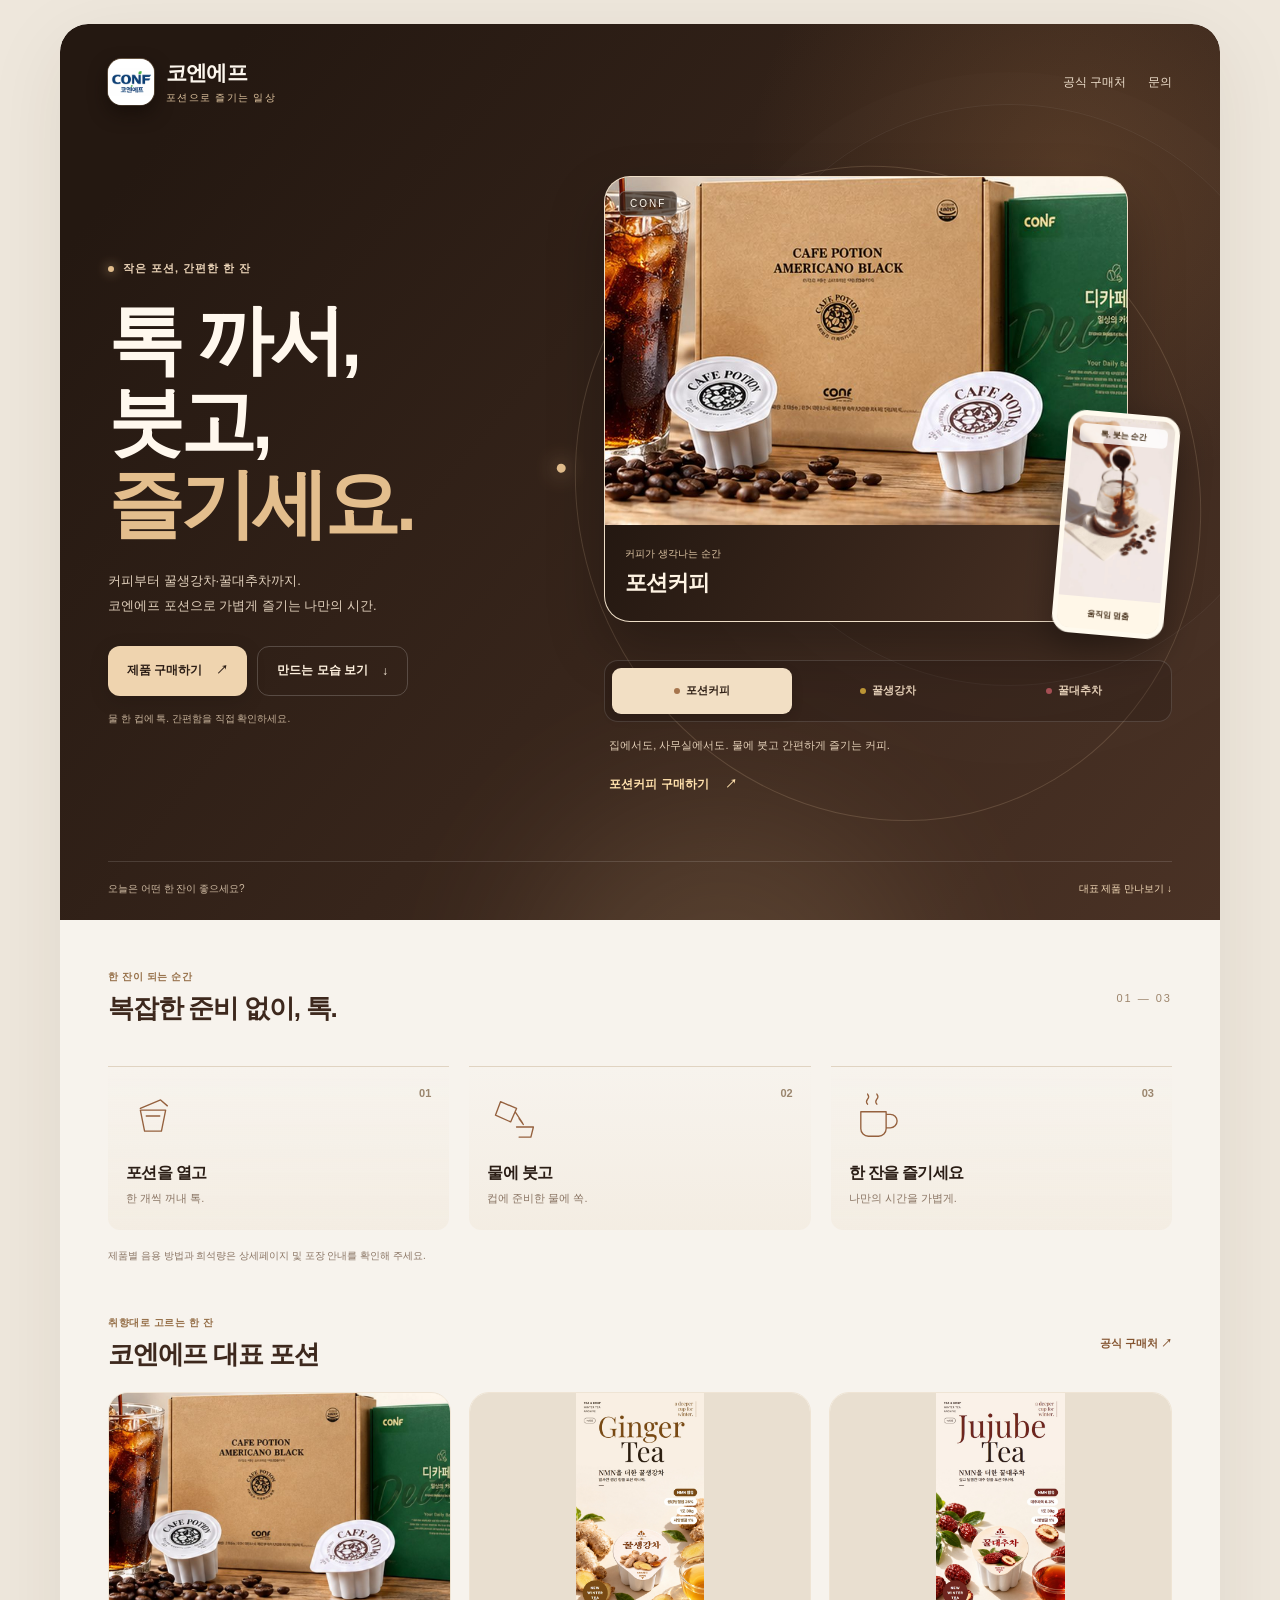
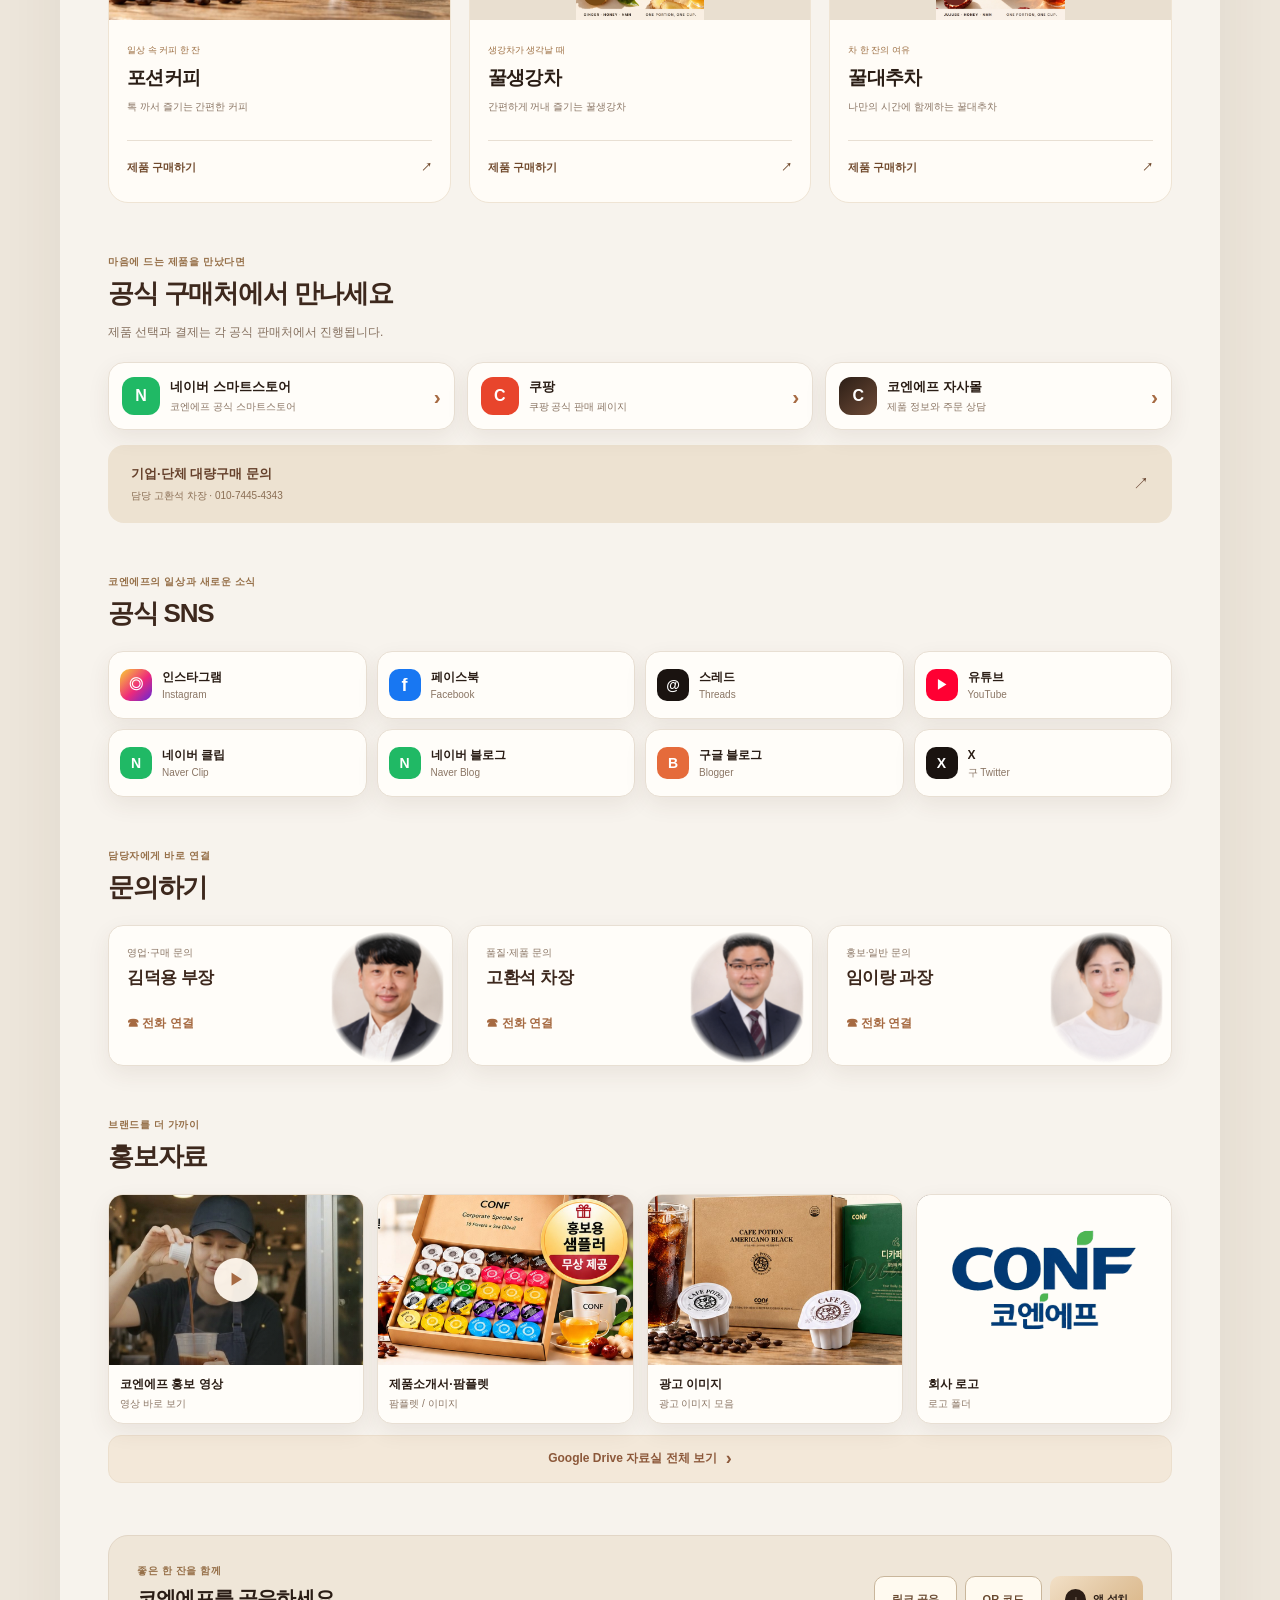
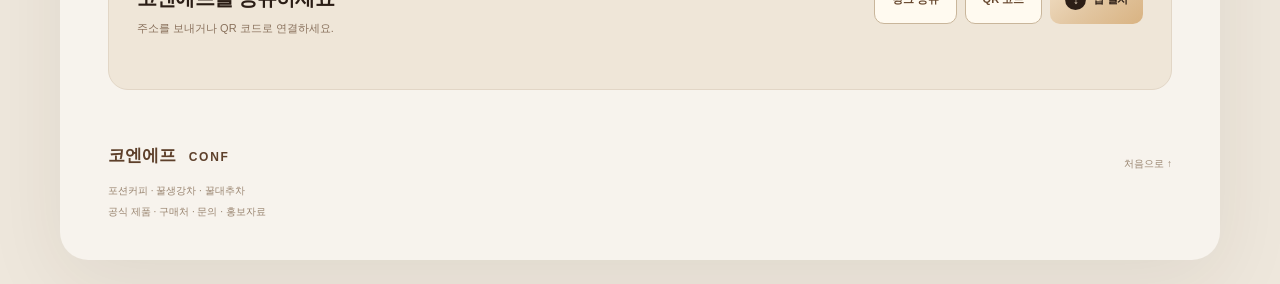
==== commit f4830f9e: "대량구매 문의를 고환석 차장 번호로 변경" ====
--- a/index.html
+++ b/index.html
@@ -500,13 +500,13 @@
        </strong>
       </a>
      </div>
-     <a class="bulk-inquiry" data-bulk-inquiry="" href="tel:01050499667">
+     <a class="bulk-inquiry" data-bulk-inquiry="" href="tel:01074454343">
       <span>
        <strong>
         기업·단체 대량구매 문의
        </strong>
        <small>
-        영업·구매 담당 김덕용 부장
+        담당 고환석 차장 · 010-7445-4343
        </small>
       </span>
       <span aria-hidden="true">
@@ -614,7 +614,7 @@
      </span>
     </strong>
    </a>
-   <a data-bulk-inquiry="" href="tel:01050499667">
+   <a aria-label="대량구매 문의: 고환석 차장 010-7445-4343" data-bulk-inquiry="" href="tel:01074454343">
     <span>
      기업·단체
     </span>
@@ -681,7 +681,7 @@
     제품과 공식 구매처는 바로 이용할 수 있습니다. 채널·담당자 전체 목록과 제품 전환 기능은 JavaScript를 켜 주세요.
    </p>
   </noscript>
-  <script src="experience.js?v=20261128">
+  <script src="experience.js?v=20261128-bulk">
   </script>
   <script src="script.js?v=20261128">
   </script>
